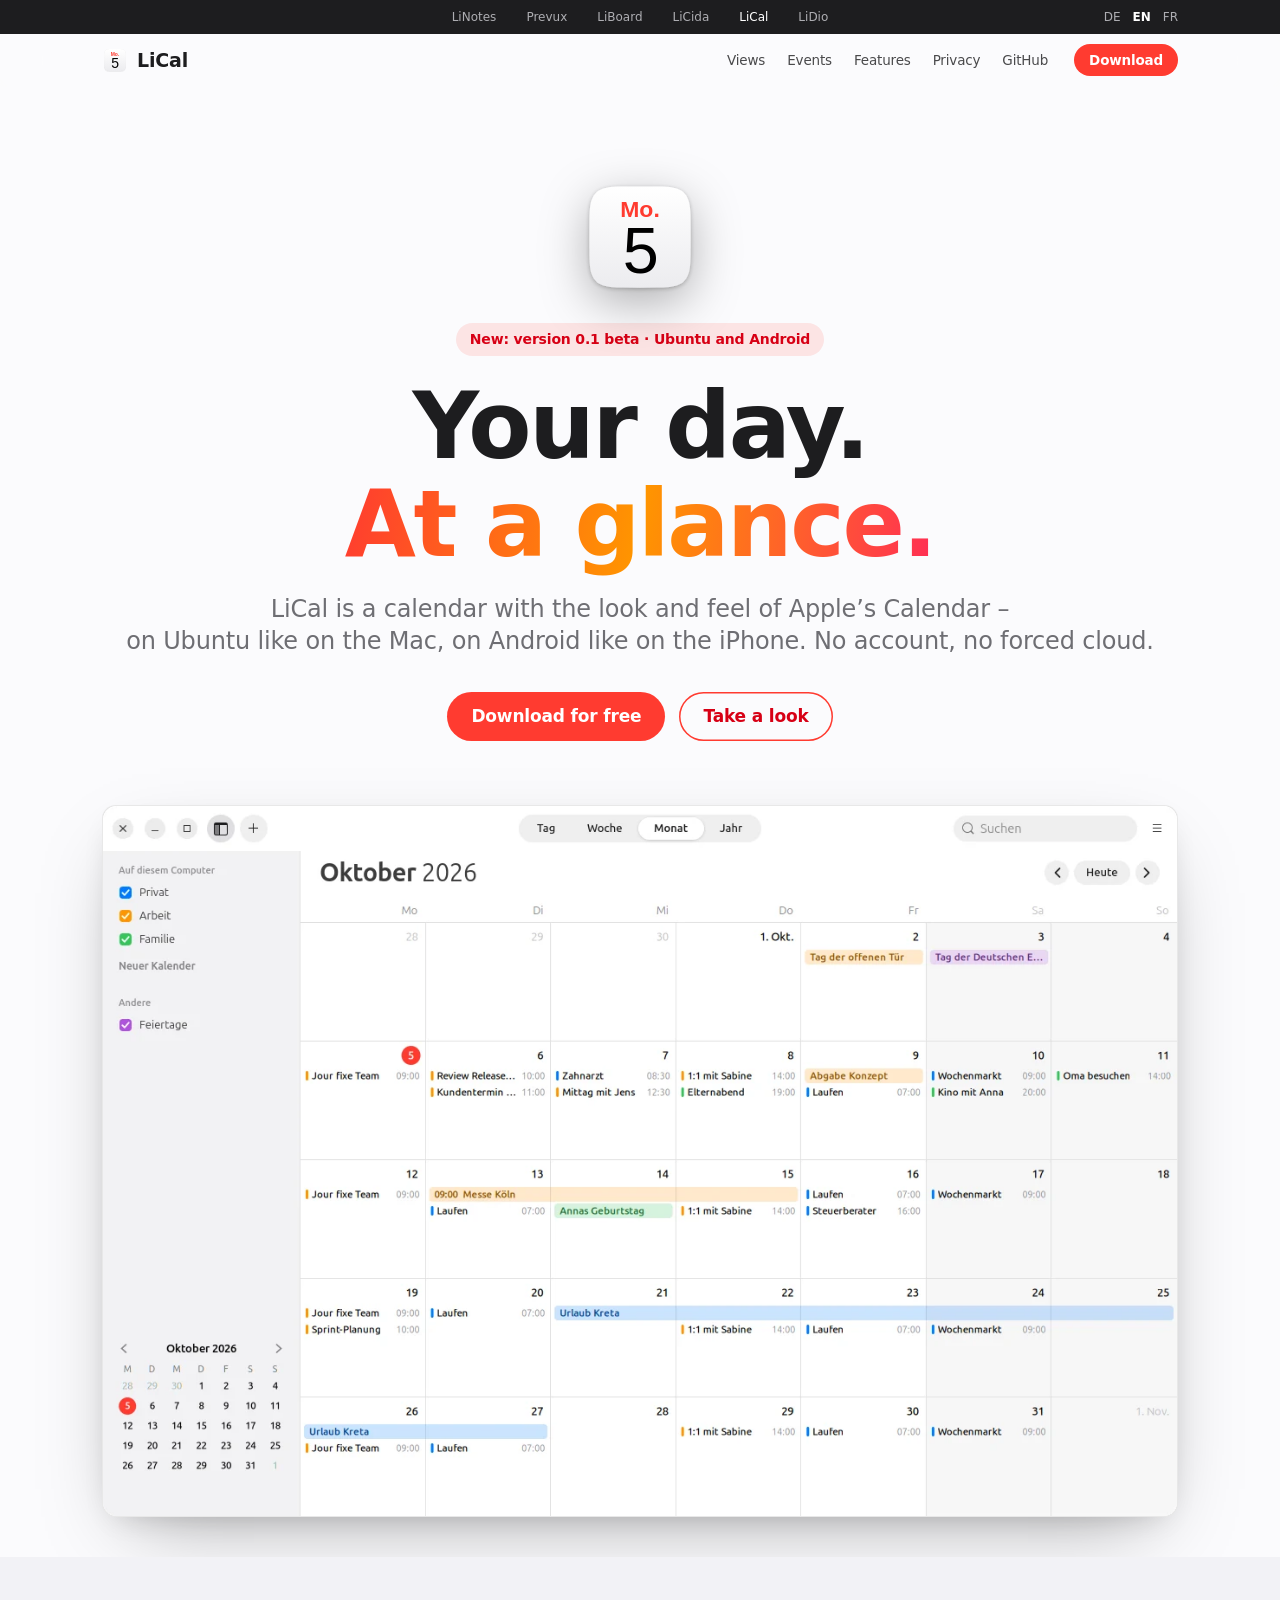
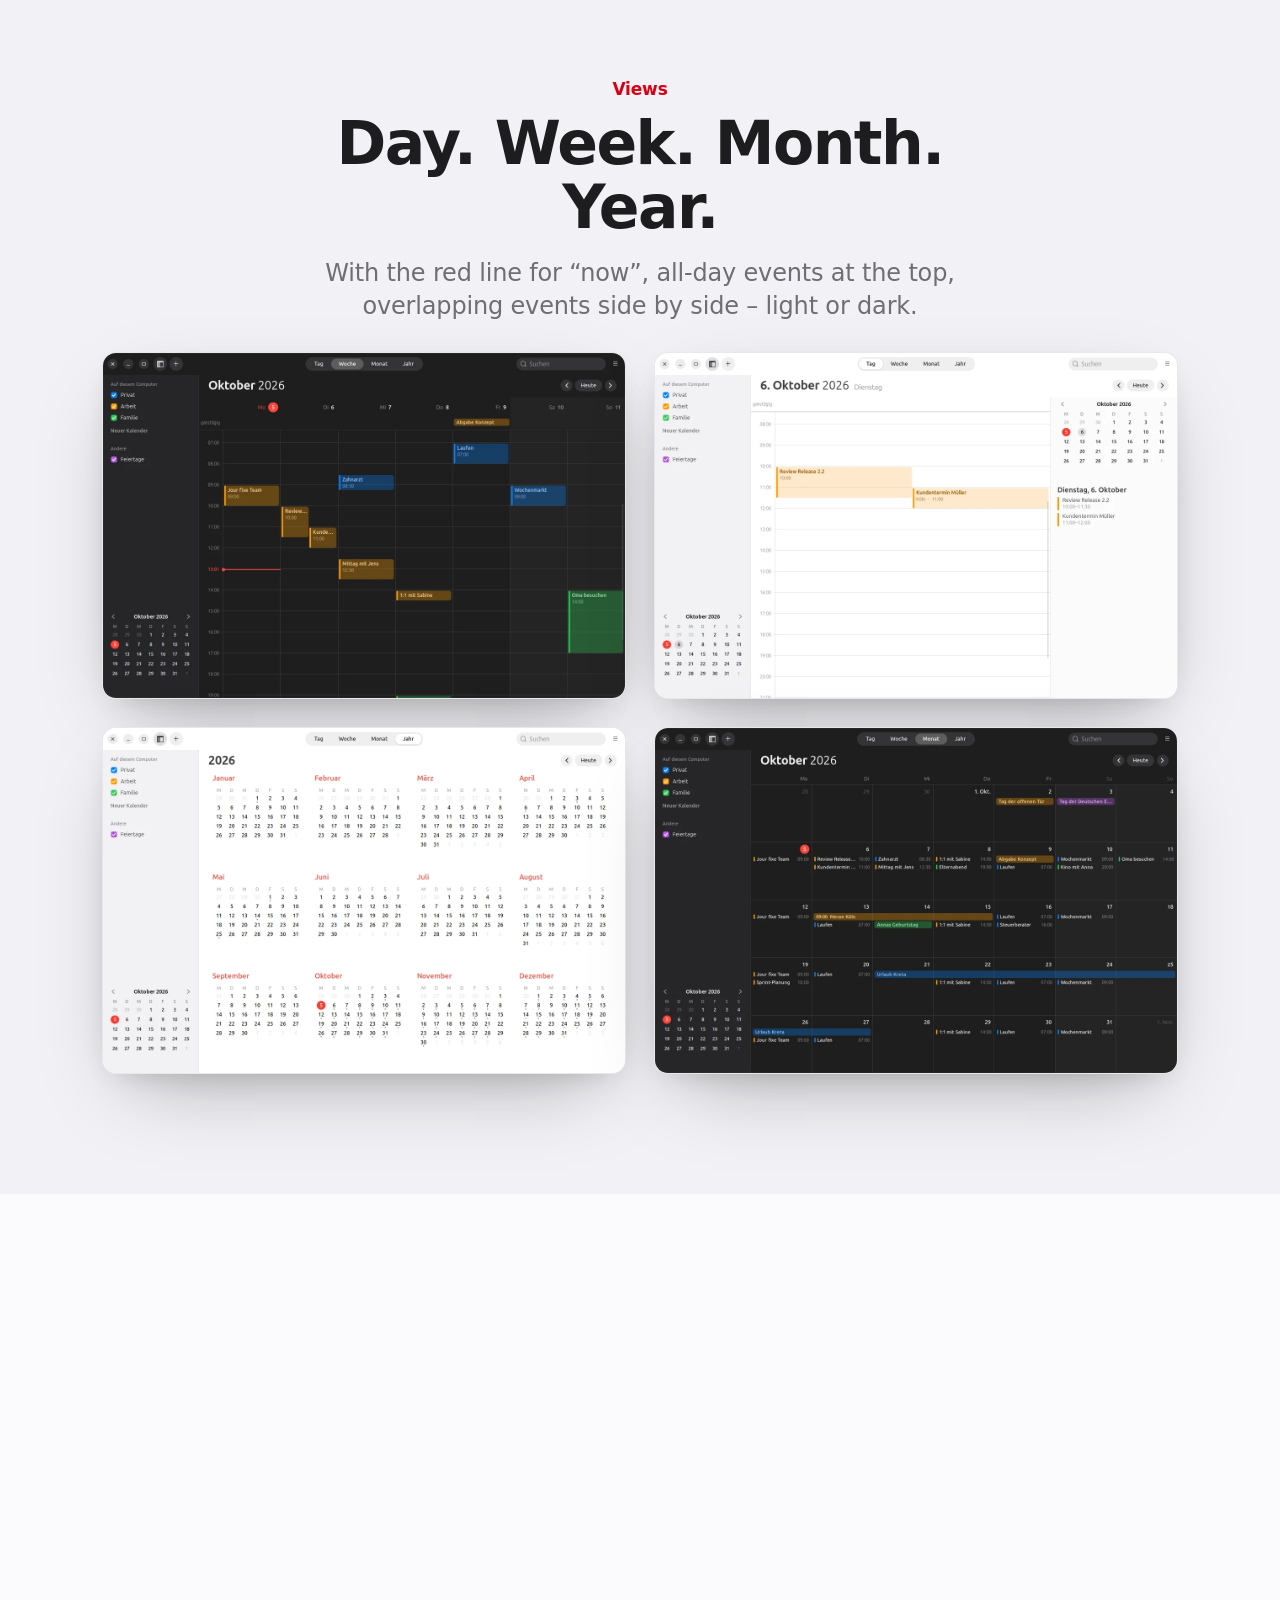
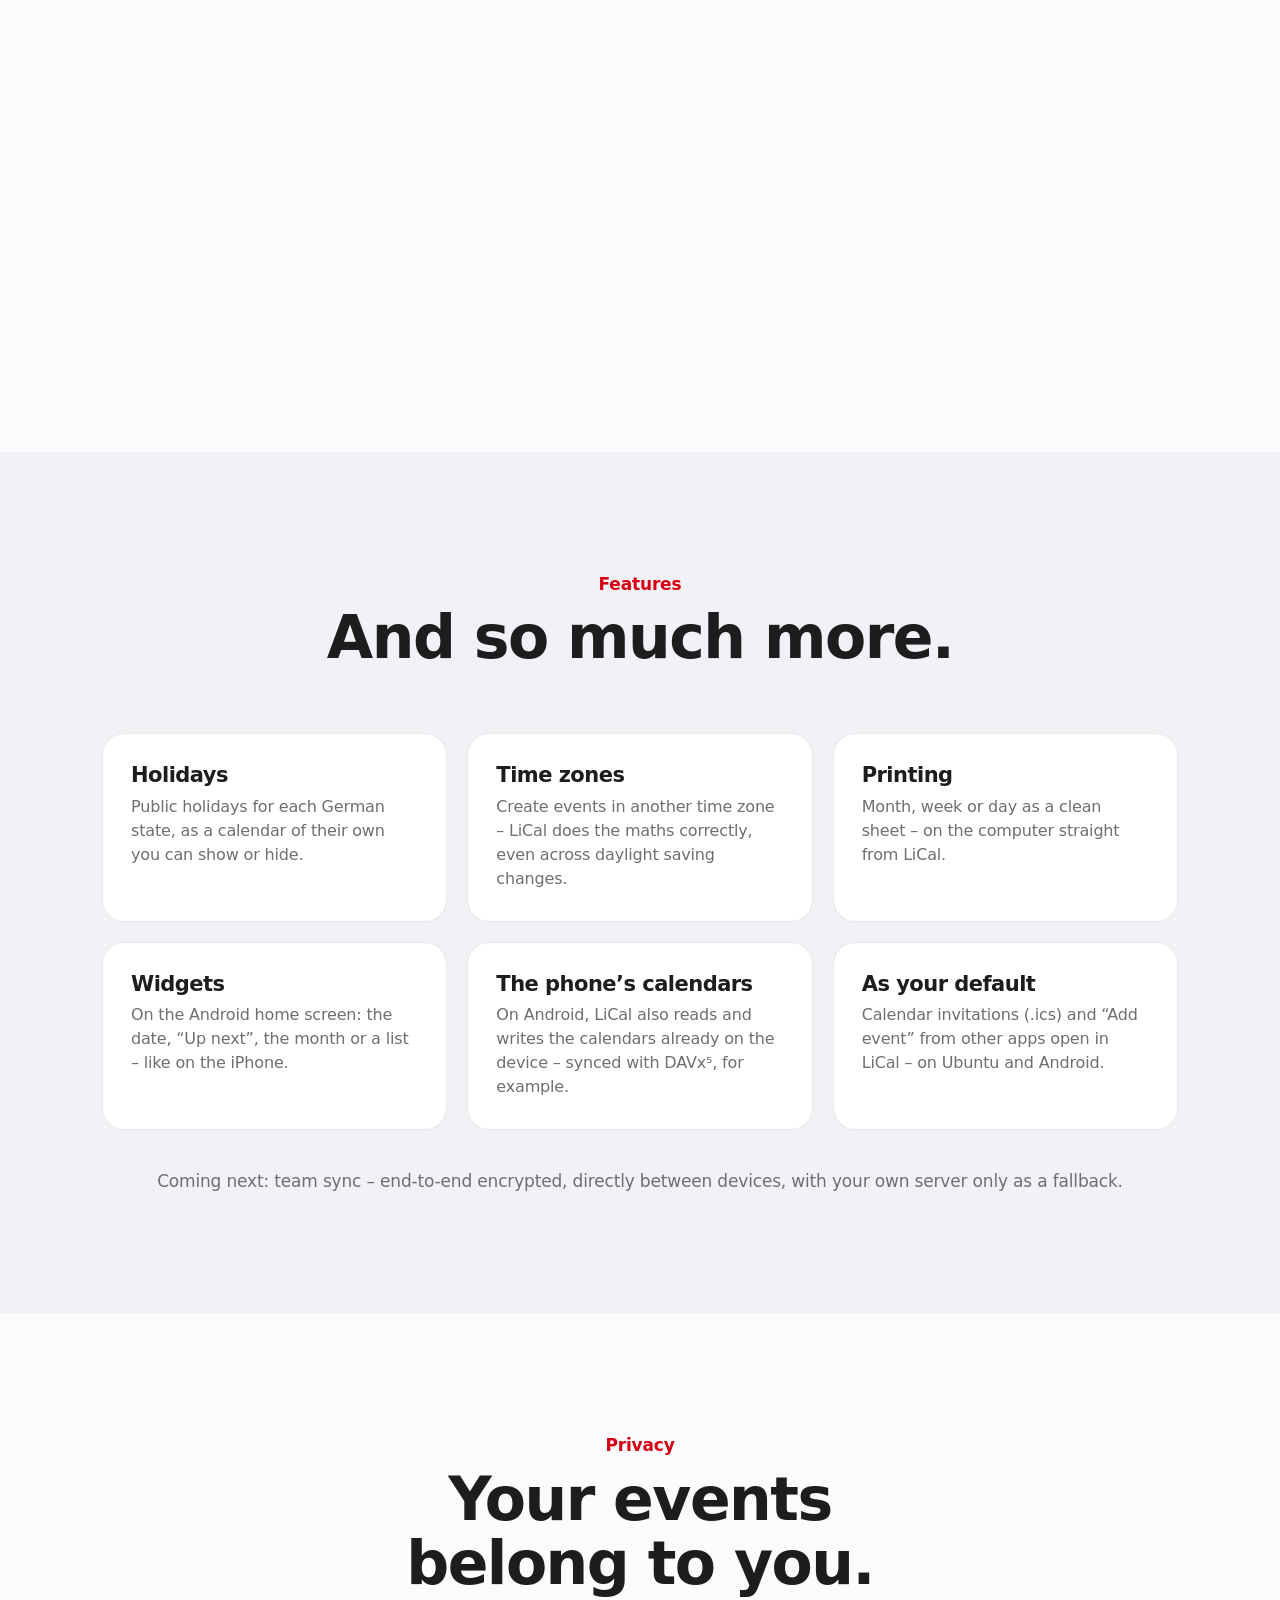
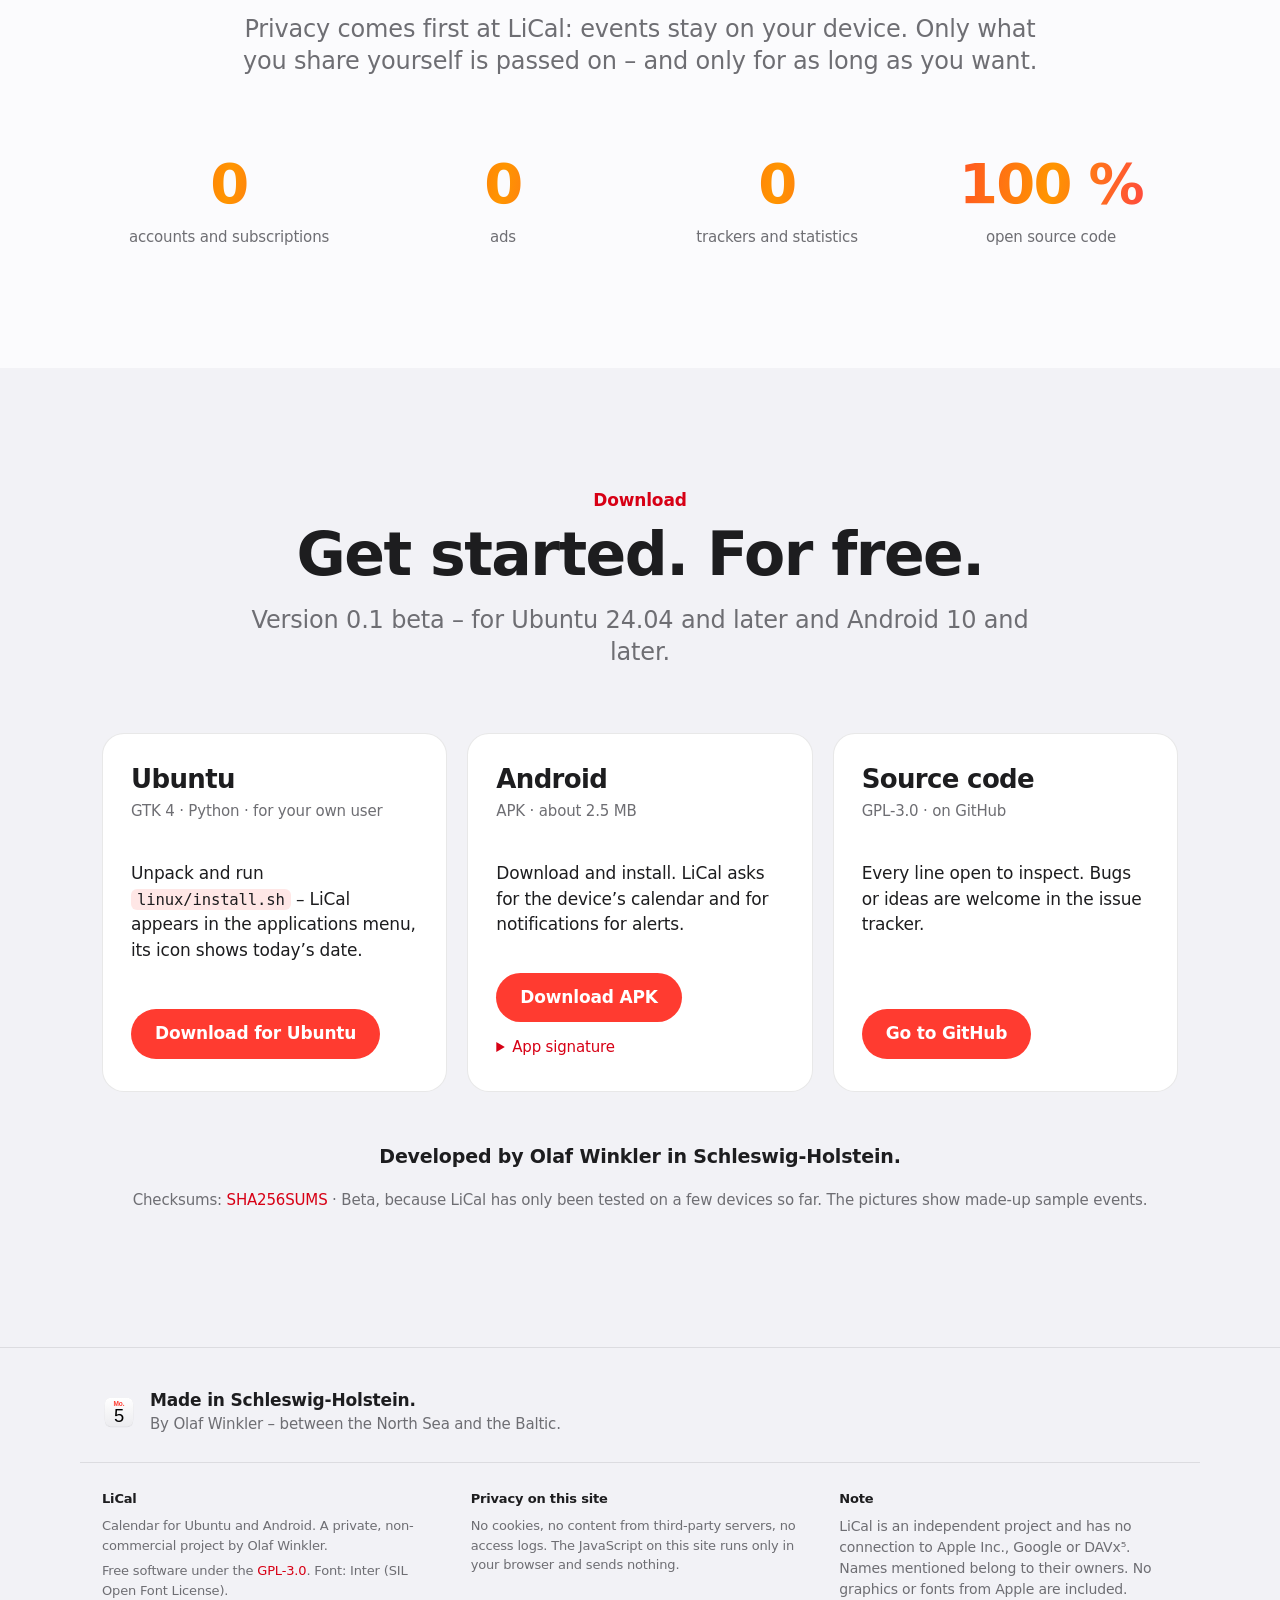
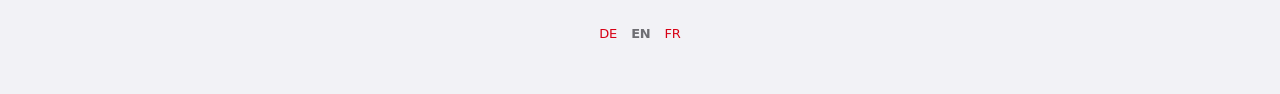
==== homepage/en/index.html @ 60ef0206 "Webseite auf Englisch und Französisch Co-Authored-By: Claude Opus 5.5 <noreply@anthropic.com>" ====
<!doctype html>
<html lang="en">
<head>
<meta charset="utf-8">
<meta name="viewport" content="width=device-width, initial-scale=1, viewport-fit=cover">
<title>LiCal – The calendar as you know it from Apple</title>
<meta name="description" content="LiCal is a calendar for Ubuntu and Android with the look and feel of Apple’s Calendar – month, week, day and year, alerts, holidays, widgets. No account, no ads, no data collection.">
<link rel="icon" href="../lical.svg" type="image/svg+xml">
<link rel="stylesheet" href="../site.css">
<!--lang--><link rel="alternate" hreflang="de" href="https://lisoft.goip.de/lical/"><link rel="alternate" hreflang="en" href="https://lisoft.goip.de/lical/en/"><link rel="alternate" hreflang="fr" href="https://lisoft.goip.de/lical/fr/">
<style>
.apps .wrap { position: relative; }
.lang-switch { position: absolute; right: 22px; display: flex; gap: 12px; }
.lang-switch a[aria-current], .lang-foot a[aria-current] { color: #fff; opacity: 1; font-weight: 600; }
.lang-foot { display: flex; gap: 14px; justify-content: center; padding-top: 18px; font-size: 13px; }
.lang-foot a[aria-current] { color: inherit; }
@media (max-width: 900px) { .lang-switch { display: none; } }
</style><!--/lang-->
</head>
<body>

<div class="apps">
  <div class="wrap">
    <a href="https://lisoft.goip.de/linotes/en/">LiNotes</a>
    <a href="https://lisoft.goip.de/prevux/en/">Prevux</a>
    <a href="https://lisoft.goip.de/liboard/en/">LiBoard</a>
    <a href="https://lisoft.goip.de/licida/en/">LiCida</a>
    <a href="https://lisoft.goip.de/lical/en/" aria-current="page">LiCal</a>
    <a href="https://lisoft.goip.de/lidio/en/">LiDio</a>
  <!--lang--><span class="lang-switch"><a href="../" hreflang="de" lang="de">DE</a><a href="./" hreflang="en" lang="en" aria-current="true">EN</a><a href="../fr/" hreflang="fr" lang="fr">FR</a></span><!--/lang-->
  </div>
</div>

<header class="nav">
  <div class="wrap">
    <a class="brand" href="#"><img src="../lical.svg" alt="">LiCal</a>
    <nav class="links">
      <a href="#ansichten">Views</a>
      <a href="#termine">Events</a>
      <a href="#funktionen">Features</a>
      <a href="#datenschutz">Privacy</a>
      <a href="https://github.com/veritasX1/LiCal">GitHub</a>
    </nav>
    <a class="btn small cta" href="#laden">Download</a>
  </div>
</header>

<main>

<section class="hero">
  <div class="wrap">
    <img class="app-icon reveal" src="../lical.svg" alt="LiCal icon" width="120" height="120">
    <span class="badge reveal">New: version 0.1 beta · Ubuntu and Android</span>
    <h1 class="display reveal d1">Your day.<br><span class="gradient-text">At a glance.</span></h1>
    <p class="lead reveal d2">LiCal is a calendar with the look and feel of Apple’s Calendar –<br>on Ubuntu like on the Mac, on Android like on the iPhone. No account, no forced cloud.</p>
    <div class="actions reveal d3">
      <a class="btn" href="#laden">Download for free</a>
      <a class="btn ghost" href="#ansichten">Take a look</a>
    </div>
    <div class="hero-shot reveal"><div class="window"><img src="../img/month.webp" alt="LiCal on Ubuntu: month view of October with events in calendar colours" width="1600" height="1056"></div></div>
  </div>
</section>

<section id="ansichten" class="alt">
  <div class="wrap section-head reveal" style="margin-bottom: 30px">
    <p class="eyebrow">Views</p>
    <h2 class="headline">Day. Week. Month. Year.</h2>
    <p class="lead">With the red line for “now”, all-day events at the top, overlapping events side by side – light or dark.</p>
  </div>
  <div class="wrap twin">
    <figure class="reveal" style="margin:0"><div class="window"><img src="../img/week-dunkel.webp" alt="Week view in the dark appearance" loading="lazy"></div></figure>
    <figure class="reveal d1" style="margin:0"><div class="window"><img src="../img/day.webp" alt="Day view with timeline and day overview" loading="lazy"></div></figure>
    <figure class="reveal" style="margin:0"><div class="window"><img src="../img/year.webp" alt="Year view with twelve months" loading="lazy"></div></figure>
    <figure class="reveal d1" style="margin:0"><div class="window"><img src="../img/month-dunkel.webp" alt="Month view, dark" loading="lazy"></div></figure>
  </div>
</section>

<section id="termine">
  <div class="wrap">
    <div class="split">
      <div class="reveal">
        <p class="eyebrow">Events</p>
        <h2 class="headline">Just<br>write it down.</h2>
        <p class="lead">“Mittag mit Jens morgen 12:30” – LiCal understands date, time and duration from a single sentence (in German for now). Double-click in the calendar to create, drag to move, the info window has everything else.</p>
        <ul class="checks">
          <li><b>Repeats</b> like Apple’s – daily to yearly, with exceptions.</li>
          <li><b>Alerts</b> before the event, also for all-day events; on the computer even when LiCal is closed.</li>
          <li><b>Absences</b> with a stand-in, for teams.</li>
          <li><b>Share by QR code</b> – one event from device to device, without a server.</li>
        </ul>
      </div>
      <div class="reveal d1"><div class="window"><img src="../img/week.webp" alt="Week view" loading="lazy"></div></div>
    </div>
  </div>
</section>

<section id="funktionen" class="alt">
  <div class="wrap">
    <div class="section-head reveal">
      <p class="eyebrow">Features</p>
      <h2 class="headline">And so much more.</h2>
    </div>
    <div class="tiles">
      <div class="tile reveal"><h3>Holidays</h3><p>Public holidays for each German state, as a calendar of their own you can show or hide.</p></div>
      <div class="tile reveal d1"><h3>Time zones</h3><p>Create events in another time zone – LiCal does the maths correctly, even across daylight saving changes.</p></div>
      <div class="tile reveal d2"><h3>Printing</h3><p>Month, week or day as a clean sheet – on the computer straight from LiCal.</p></div>
      <div class="tile reveal"><h3>Widgets</h3><p>On the Android home screen: the date, “Up next”, the month or a list – like on the iPhone.</p></div>
      <div class="tile reveal d1"><h3>The phone’s calendars</h3><p>On Android, LiCal also reads and writes the calendars already on the device – synced with DAVx⁵, for example.</p></div>
      <div class="tile reveal d2"><h3>As your default</h3><p>Calendar invitations (.ics) and “Add event” from other apps open in LiCal – on Ubuntu and Android.</p></div>
    </div>
    <p class="center lead reveal" style="margin-top: 40px; font-size: 17px">Coming next: team sync – end-to-end encrypted, directly between devices, with your own server only as a fallback.</p>
  </div>
</section>

<section id="datenschutz">
  <div class="wrap">
    <div class="section-head reveal">
      <p class="eyebrow">Privacy</p>
      <h2 class="headline">Your events<br>belong to you.</h2>
      <p class="lead">Privacy comes first at LiCal: events stay on your device. Only what you share yourself is passed on – and only for as long as you want.</p>
    </div>
    <div class="facts">
      <div class="reveal"><div class="num gradient-text">0</div><div class="lbl">accounts and subscriptions</div></div>
      <div class="reveal d1"><div class="num gradient-text">0</div><div class="lbl">ads</div></div>
      <div class="reveal d2"><div class="num gradient-text">0</div><div class="lbl">trackers and statistics</div></div>
      <div class="reveal d3"><div class="num gradient-text">100 %</div><div class="lbl">open source code</div></div>
    </div>
  </div>
</section>

<section id="laden" class="alt">
  <div class="wrap">
    <div class="section-head reveal">
      <p class="eyebrow">Download</p>
      <h2 class="headline">Get started. For free.</h2>
      <p class="lead">Version 0.1 beta – for Ubuntu 24.04 and later and Android 10 and later.</p>
    </div>
    <div class="downloads">
      <div class="download reveal">
        <h3>Ubuntu</h3>
        <div class="meta">GTK 4 · Python · for your own user</div>
        <div class="grow"><p>Unpack and run <code class="inline">linux/install.sh</code> – LiCal appears in the applications menu, its icon shows today’s date.</p></div>
        <a class="btn" href="../download/LiCal-0.1b-ubuntu.tar.gz">Download for Ubuntu</a>
      </div>
      <div class="download reveal d1">
        <h3>Android</h3>
        <div class="meta">APK · about 2.5 MB</div>
        <div class="grow"><p>Download and install. LiCal asks for the device’s calendar and for notifications for alerts.</p></div>
        <a class="btn" href="../download/LiCal-0.1b.apk">Download APK</a>
        <details><summary>App signature</summary>
          <p>SHA-256: <code style="word-break: break-all">b53ba4b14abd79e1d31be87858fc0e9a59f13baef9a8531a01cefaddf93ebed9</code></p>
        </details>
      </div>
      <div class="download reveal d2">
        <h3>Source code</h3>
        <div class="meta">GPL-3.0 · on GitHub</div>
        <div class="grow"><p>Every line open to inspect. Bugs or ideas are welcome in the issue tracker.</p></div>
        <a class="btn" href="https://github.com/veritasX1/LiCal">Go to GitHub</a>
      </div>
    </div>
    <p class="center reveal" style="margin-top: 50px; font-size: 19px; font-weight: 600">Developed by Olaf Winkler in Schleswig-Holstein.</p>
    <p class="center" style="margin-top: 10px; color: var(--muted); font-size: 15px">Checksums: <a href="../download/SHA256SUMS">SHA256SUMS</a> · Beta, because LiCal has only been tested on a few devices so far. The pictures show made-up sample events.</p>
  </div>
</section>

</main>

<footer>
  <div class="wrap made">
    <img src="../lical.svg" alt="" width="34" height="34">
    <p><b>Made in Schleswig-Holstein.</b><br>By Olaf Winkler – between the North Sea and the Baltic.</p>
  </div>
  <div class="wrap cols">
    <div>
      <h4>LiCal</h4>
      <p>Calendar for Ubuntu and Android. A private, non-commercial project by Olaf Winkler.</p>
      <p>Free software under the <a href="https://github.com/veritasX1/LiCal/blob/main/LICENSE">GPL-3.0</a>. Font: Inter (SIL Open Font License).</p>
    </div>
    <div>
      <h4>Privacy on this site</h4>
      <p>No cookies, no content from third-party servers, no access logs. The JavaScript on this site runs only in your browser and sends nothing.</p>
    </div>
    <div>
      <h4>Note</h4>
      <p class="legal">LiCal is an independent project and has no connection to Apple Inc., Google or DAVx⁵. Names mentioned belong to their owners. No graphics or fonts from Apple are included.</p>
    </div>
  </div>
<!--lang--><div class="wrap lang-foot"><a href="../" hreflang="de" lang="de">DE</a><a href="./" hreflang="en" lang="en" aria-current="true">EN</a><a href="../fr/" hreflang="fr" lang="fr">FR</a></div><!--/lang-->
</footer>

<script src="../site.js"></script>
</body>
</html>
---- homepage/site.css ----
/* LiCal – website. System fonts only, nothing loaded from other servers. */
:root {
  --bg: #fbfbfd;
  --bg-alt: #f2f2f6;
  --card: #ffffff;
  --text: #1d1d1f;
  --muted: #6e6e73;
  --line: rgba(0, 0, 0, 0.09);
  --accent: #ff3b30;
  --accent-text: #d70015;
  --accent-soft: rgba(255, 59, 48, 0.12);
  --on-accent: #ffffff;
  --shadow: 0 30px 80px -30px rgba(0, 0, 0, 0.35), 0 10px 30px -15px rgba(0, 0, 0, 0.2);
  --radius: 22px;
  --nav: rgba(251, 251, 253, 0.72);
  --font: -apple-system, BlinkMacSystemFont, "SF Pro Display", "Segoe UI", Ubuntu, Cantarell, "Noto Sans", system-ui, sans-serif;
  --mono: ui-monospace, "SF Mono", "Ubuntu Mono", "DejaVu Sans Mono", Menlo, monospace;
  color-scheme: light;
}
@media (prefers-color-scheme: dark) {
  :root {
    --bg: #000000;
    --bg-alt: #101012;
    --card: #1c1c1e;
    --text: #f5f5f7;
    --muted: #a1a1a6;
    --line: rgba(255, 255, 255, 0.12);
    --accent: #ff453a;
    --accent-text: #ff6961;
    --accent-soft: rgba(255, 69, 58, 0.16);
    --shadow: 0 30px 80px -30px rgba(0, 0, 0, 0.9), 0 10px 30px -15px rgba(0, 0, 0, 0.6);
    --nav: rgba(16, 16, 18, 0.72);
    color-scheme: dark;
  }
}

* { box-sizing: border-box; }
html { scroll-behavior: smooth; scroll-padding-top: 64px; }
body {
  margin: 0;
  background: var(--bg);
  color: var(--text);
  font: 17px/1.5 var(--font);
  letter-spacing: -0.01em;
  -webkit-font-smoothing: antialiased;
  overflow-x: hidden;
}
img { max-width: 100%; height: auto; display: block; }
a { color: var(--accent-text); text-decoration: none; }
a:hover { text-decoration: underline; }
code, pre, kbd { font-family: var(--mono); }
.wrap { max-width: 1120px; margin: 0 auto; padding: 0 22px; }
.narrow { max-width: 760px; margin: 0 auto; padding: 0 22px; }
.center { text-align: center; }

/* --- app strip (same on every app page) --- */
.apps { background: #1d1d1f; font-size: 12px; letter-spacing: 0; }
.apps .wrap { display: flex; justify-content: center; gap: 30px; height: 34px; align-items: center; }
.apps a { color: #d2d2d7; opacity: 0.8; }
.apps a:hover { opacity: 1; text-decoration: none; color: #fff; }
.apps a[aria-current] { color: #fff; opacity: 1; }

/* --- navigation --- */
.nav {
  position: sticky; top: 0; z-index: 50;
  background: var(--nav);
  backdrop-filter: saturate(180%) blur(20px);
  -webkit-backdrop-filter: saturate(180%) blur(20px);
  border-bottom: 1px solid transparent;
  transition: border-color 0.3s;
}
.nav.scrolled { border-bottom-color: var(--line); }
.nav .wrap { display: flex; align-items: center; gap: 26px; height: 52px; }
.nav .brand { display: flex; align-items: center; gap: 9px; font-weight: 600; color: var(--text); font-size: 19px; }
.nav .brand img { width: 26px; height: 26px; }
.nav .links { display: flex; gap: 22px; margin-left: auto; font-size: 13.5px; }
.nav .links a { color: var(--text); opacity: 0.8; }
.nav .links a:hover, .nav .links a.active { opacity: 1; text-decoration: none; color: var(--accent-text); }
.nav .cta { font-size: 13.5px; }
@media (max-width: 760px) { .nav .links { display: none; } .nav .cta { margin-left: auto; } }

/* --- buttons --- */
.btn {
  display: inline-flex; align-items: center; gap: 8px;
  padding: 12px 24px; border-radius: 980px;
  background: var(--accent); color: var(--on-accent); font-weight: 600; font-size: 17px;
  transition: transform 0.2s, filter 0.2s;
}
.btn:hover { text-decoration: none; filter: brightness(1.06); transform: translateY(-1px); }
.btn.small { padding: 6px 15px; font-size: 13.5px; }
.btn.ghost { background: transparent; color: var(--accent-text); box-shadow: inset 0 0 0 1.5px var(--accent); }
.link-arrow::after { content: " ›"; }

/* --- type --- */
.eyebrow { color: var(--accent-text); font-weight: 600; font-size: 17px; margin: 0 0 8px; }
h1, h2, h3 { letter-spacing: -0.025em; line-height: 1.07; margin: 0; }
.display { font-size: clamp(44px, 7.4vw, 92px); font-weight: 700; }
.headline { font-size: clamp(34px, 5vw, 60px); font-weight: 700; }
.title { font-size: clamp(26px, 3.2vw, 40px); font-weight: 700; }
.lead { font-size: clamp(19px, 2vw, 24px); color: var(--muted); line-height: 1.35; margin: 18px 0 0; font-weight: 500; }
.gradient-text {
  background: linear-gradient(100deg, #ff3b30 0%, #ff9500 50%, #ff2d55 100%);
  -webkit-background-clip: text; background-clip: text; color: transparent;
}

/* --- sections --- */
section { padding: 120px 0; }
section.alt { background: var(--bg-alt); }
.section-head { max-width: 820px; margin: 0 auto 64px; text-align: center; }

/* --- hero --- */
.hero { padding: 90px 0 40px; text-align: center; overflow: hidden; }
.hero .badge {
  display: inline-block; padding: 6px 14px; border-radius: 980px; font-size: 14px; font-weight: 600;
  background: var(--accent-soft); color: var(--accent-text); margin-bottom: 22px;
}
.hero .actions { display: flex; gap: 14px; justify-content: center; flex-wrap: wrap; margin-top: 34px; }
.hero-stage { position: relative; margin: 70px auto 0; max-width: 1080px; padding-bottom: 40px; }
.hero-stage .window { transform: perspective(2400px) rotateX(var(--tilt, 8deg)) scale(var(--scale, 0.96)); transform-origin: 50% 0; transition: transform 0.1s linear; }
.hero-stage .phone { position: absolute; right: -2%; bottom: -10px; width: 23%; min-width: 150px; }

/* --- device frames --- */
.window {
  border-radius: 14px; overflow: hidden; box-shadow: var(--shadow);
  border: 1px solid var(--line); background: var(--card);
}
.phone {
  border-radius: 46px; padding: 10px; background: #111;
  box-shadow: var(--shadow), inset 0 0 0 2px #2a2a2c;
}
.phone img { border-radius: 37px; width: 100%; }
.phone::before {
  content: ""; position: absolute; left: 50%; top: 18px; width: 26%; height: 22px; transform: translateX(-50%);
  background: #111; border-radius: 20px; z-index: 2;
}
.phone { position: relative; }

/* --- reveal animation --- */
.reveal { opacity: 0; transform: translateY(40px); transition: opacity 0.9s cubic-bezier(.2,.7,.2,1), transform 0.9s cubic-bezier(.2,.7,.2,1); }
.reveal.in { opacity: 1; transform: none; }
.reveal.d1 { transition-delay: 0.08s; } .reveal.d2 { transition-delay: 0.16s; } .reveal.d3 { transition-delay: 0.24s; }
@media (prefers-reduced-motion: reduce) { .reveal { opacity: 1; transform: none; transition: none; } .hero-stage .window { transform: none !important; } }

/* --- story: sticky picture, text steps --- */
.story { display: grid; grid-template-columns: 0.85fr 1.15fr; gap: 60px; align-items: start; }
.story .steps .step { min-height: 70vh; display: flex; flex-direction: column; justify-content: center; opacity: 0.28; transition: opacity 0.5s; }
.story .steps .step.active { opacity: 1; }
.story .steps .step h3 { font-size: clamp(26px, 3vw, 36px); margin-bottom: 14px; }
.story .steps .step p { color: var(--muted); font-size: 19px; margin: 0; }
.story .stage { position: sticky; top: 14vh; height: 72vh; display: flex; align-items: center; }
.story .stage .frames { position: relative; width: 100%; aspect-ratio: 16 / 10; }
.story .stage .window { position: absolute; inset: 0; opacity: 0; transform: scale(0.97); transition: opacity 0.6s, transform 0.6s; }
.story .stage .window.show { opacity: 1; transform: none; }
.story .stage .window img { width: 100%; height: 100%; object-fit: cover; object-position: top left; }
@media (max-width: 900px) {
  .story { grid-template-columns: 1fr; }
  .story .stage { display: none; }
  .story .steps .step { min-height: 0; opacity: 1; padding: 30px 0; }
  .story .steps .step .mobile-shot { display: block; margin-top: 22px; }
}
.story .mobile-shot { display: none; }

/* --- tiles --- */
.tiles { display: grid; grid-template-columns: repeat(3, 1fr); gap: 20px; }
.tile {
  background: var(--card); border-radius: var(--radius); padding: 30px 28px; border: 1px solid var(--line);
  transition: transform 0.35s, box-shadow 0.35s;
}
.tile:hover { transform: translateY(-4px); box-shadow: var(--shadow); }
.tile .icon { font-size: 30px; line-height: 1; margin-bottom: 18px; display: inline-flex; width: 52px; height: 52px; border-radius: 14px; align-items: center; justify-content: center; background: var(--accent-soft); }
.tile h3 { font-size: 21px; margin-bottom: 8px; }
.tile p { color: var(--muted); margin: 0; font-size: 16px; }
.tile.wide { grid-column: span 2; }
@media (max-width: 900px) { .tiles { grid-template-columns: 1fr 1fr; } }
@media (max-width: 600px) { .tiles { grid-template-columns: 1fr; } .tile.wide { grid-column: auto; } }

/* --- segmented control + showcase --- */
.segmented { display: inline-flex; padding: 4px; border-radius: 980px; background: var(--card); border: 1px solid var(--line); gap: 2px; flex-wrap: wrap; justify-content: center; }
.segmented button {
  border: 0; background: transparent; color: var(--text); font: 600 15px var(--font); padding: 9px 18px; border-radius: 980px; cursor: pointer;
  transition: background 0.25s, color 0.25s;
}
.segmented button.on { background: var(--accent); color: var(--on-accent); }
.showcase { display: grid; grid-template-columns: 1fr 260px; gap: 40px; align-items: end; margin-top: 46px; }
.showcase .caption { grid-column: 1 / -1; text-align: center; color: var(--muted); font-size: 18px; min-height: 2.8em; }
.showcase .window, .showcase .phone { transition: opacity 0.35s; }
.showcase.fading .window, .showcase.fading .phone { opacity: 0; }
@media (max-width: 800px) { .showcase { grid-template-columns: 1fr; } .showcase .phone { width: 60%; margin: 0 auto; } }

/* --- carousel of phone screens --- */
.carousel { display: flex; gap: 28px; overflow-x: auto; scroll-snap-type: x mandatory; padding: 20px 22px 40px; scrollbar-width: none; }
.carousel::-webkit-scrollbar { display: none; }
.carousel figure { flex: 0 0 250px; margin: 0; scroll-snap-align: center; text-align: center; }
.carousel figcaption { margin-top: 16px; font-weight: 600; }
.carousel figcaption span { display: block; font-weight: 400; color: var(--muted); font-size: 15px; }
.carousel-nav { display: flex; justify-content: center; gap: 12px; }
.carousel-nav button {
  width: 40px; height: 40px; border-radius: 50%; border: 0; background: var(--card); color: var(--text); font-size: 20px; cursor: pointer;
  box-shadow: inset 0 0 0 1px var(--line);
}

/* --- split feature --- */
.split { display: grid; grid-template-columns: 1fr 1fr; gap: 64px; align-items: center; }
.split.reverse > :first-child { order: 2; }
.split ul.checks { list-style: none; padding: 0; margin: 26px 0 0; }
.split ul.checks li { padding: 8px 0 8px 32px; position: relative; color: var(--muted); }
.split ul.checks li b { color: var(--text); font-weight: 600; }
.split ul.checks li::before { content: "✓"; position: absolute; left: 0; color: var(--accent-text); font-weight: 700; }
@media (max-width: 900px) { .split { grid-template-columns: 1fr; gap: 40px; } .split.reverse > :first-child { order: 0; } }

/* --- privacy numbers --- */
.facts { display: grid; grid-template-columns: repeat(4, 1fr); gap: 20px; text-align: center; margin-top: 60px; }
.facts .num { font-size: clamp(36px, 4.4vw, 56px); font-weight: 700; letter-spacing: -0.03em; }
.facts .lbl { color: var(--muted); font-size: 15px; }
@media (max-width: 700px) { .facts { grid-template-columns: 1fr 1fr; } }

/* --- download cards --- */
.downloads { display: grid; grid-template-columns: repeat(3, 1fr); gap: 20px; }
.download { min-width: 0; background: var(--card); border: 1px solid var(--line); border-radius: var(--radius); padding: 32px 28px; display: flex; flex-direction: column; }
.download h3 { font-size: 26px; margin-bottom: 6px; }
.download .meta { color: var(--muted); font-size: 15px; margin-bottom: 22px; }
.download .grow { flex: 1; }
.download .btn { align-self: flex-start; margin-top: 18px; }
.download details { margin-top: 14px; color: var(--muted); font-size: 15px; }
.download details summary { cursor: pointer; color: var(--accent-text); }
.download .qr { width: 150px; margin: 14px 0; background: #fff; padding: 8px; border-radius: 12px; }
@media (max-width: 900px) { .downloads { grid-template-columns: 1fr; } }

/* --- code / terminal --- */
.terminal {
  position: relative; background: #1c1c1e; color: #f5f5f7; border-radius: 14px; overflow: hidden;
  box-shadow: var(--shadow); font: 14.5px/1.6 var(--mono); margin: 22px 0;
}
.terminal .bar { display: flex; gap: 7px; padding: 12px 14px; background: #2c2c2e; }
.terminal .bar i { width: 12px; height: 12px; border-radius: 50%; background: #ff5f57; }
.terminal .bar i:nth-child(2) { background: #febc2e; } .terminal .bar i:nth-child(3) { background: #28c840; }
.terminal .bar span { margin-left: 10px; color: #a1a1a6; font-size: 12.5px; font-family: var(--font); }
.terminal pre { margin: 0; padding: 18px 20px; overflow-x: auto; white-space: pre; }
.terminal .p { color: #9d9bff; } .terminal .ok { color: #30d158; } .terminal .dim { color: #8e8e93; } .terminal .b { font-weight: 700; color: #fff; }
.copy {
  position: absolute; right: 10px; top: 6px; border: 0; border-radius: 8px; padding: 4px 10px; font: 600 12.5px var(--font);
  background: rgba(255, 255, 255, 0.12); color: #fff; cursor: pointer;
}
.copy.done { background: #30d158; color: #000; }
code.inline { background: var(--accent-soft); padding: 1px 6px; border-radius: 6px; font-size: 0.92em; }
kbd { font-size: 0.85em; padding: 2px 7px; border-radius: 6px; border: 1px solid var(--line); background: var(--card); box-shadow: 0 1px 0 var(--line); }

/* --- docs pages (help, server) --- */
.docs { display: grid; grid-template-columns: 240px 1fr; gap: 56px; padding-top: 50px; padding-bottom: 100px; }
.docs nav.toc { position: sticky; top: 76px; align-self: start; max-height: calc(100vh - 100px); overflow-y: auto; font-size: 14.5px; }
.docs nav.toc .search { width: 100%; padding: 9px 12px; border-radius: 10px; border: 1px solid var(--line); background: var(--card); color: var(--text); font: 15px var(--font); margin-bottom: 16px; }
.docs nav.toc h4 { margin: 18px 0 6px; font-size: 12px; text-transform: uppercase; letter-spacing: 0.06em; color: var(--muted); }
.docs nav.toc a { display: block; padding: 5px 10px; border-radius: 8px; color: var(--text); opacity: 0.8; }
.docs nav.toc a:hover { background: var(--accent-soft); text-decoration: none; opacity: 1; }
.docs nav.toc a.active { background: var(--accent-soft); color: var(--accent-text); opacity: 1; font-weight: 600; }
.docs article h1 { font-size: clamp(38px, 5vw, 56px); margin-bottom: 14px; }
.docs article > .lead { margin-bottom: 40px; }
.docs article section { padding: 34px 0 30px; border-top: 1px solid var(--line); }
.docs article section:first-of-type { border-top: 0; }
.docs article h2 { font-size: 30px; margin-bottom: 14px; }
.docs article h3 { font-size: 20px; margin: 26px 0 8px; }
.docs article p, .docs article li { color: var(--muted); }
.docs article p b, .docs article li b { color: var(--text); }
.docs article ol, .docs article ul { padding-left: 22px; }
.docs article li { margin: 6px 0; }
.docs .shots { display: grid; grid-template-columns: 1fr 200px; gap: 26px; align-items: end; margin: 22px 0 8px; }
.docs .shots.single { grid-template-columns: 1fr; }
.docs .shots .phone { border-radius: 30px; padding: 6px; }
.docs .shots .phone img { border-radius: 25px; }
.docs .shots .phone::before { top: 11px; height: 14px; }
.docs .note { background: var(--accent-soft); border-radius: 14px; padding: 14px 18px; margin: 18px 0; color: var(--text); font-size: 16px; }
.docs .tag { display: inline-block; font-size: 12px; font-weight: 600; padding: 2px 8px; border-radius: 6px; background: var(--card); border: 1px solid var(--line); color: var(--muted); margin-right: 4px; vertical-align: 2px; }
.docs section.hidden { display: none; }
.docs .steps-list { counter-reset: step; list-style: none; padding: 0; }
.docs .steps-list > li { counter-increment: step; position: relative; padding: 4px 0 18px 54px; }
.docs .steps-list > li::before {
  content: counter(step); position: absolute; left: 0; top: 0; width: 36px; height: 36px; border-radius: 50%;
  background: var(--accent); color: var(--on-accent); font-weight: 700; display: flex; align-items: center; justify-content: center;
}
.docs .steps-list > li > b:first-child { display: block; color: var(--text); font-size: 19px; margin-bottom: 4px; }
@media (max-width: 900px) { .docs { grid-template-columns: 1fr; } .docs nav.toc { position: static; max-height: none; } .docs .shots { grid-template-columns: 1fr; } .docs .shots .phone { width: 60%; margin: 0 auto; } }

/* --- lightbox --- */
.zoomable { cursor: zoom-in; }
.lightbox {
  position: fixed; inset: 0; z-index: 100; background: rgba(0, 0, 0, 0.82); display: flex; align-items: center; justify-content: center;
  padding: 30px; opacity: 0; pointer-events: none; transition: opacity 0.25s; cursor: zoom-out;
}
.lightbox.open { opacity: 1; pointer-events: auto; }
.lightbox img { max-width: 100%; max-height: 100%; border-radius: 12px; box-shadow: 0 30px 90px rgba(0, 0, 0, 0.6); }

/* --- footer --- */
footer { background: var(--bg-alt); color: var(--muted); font-size: 13px; padding: 40px 0 50px; border-top: 1px solid var(--line); }
footer .made { display: flex; align-items: center; gap: 14px; padding-bottom: 26px; margin-bottom: 26px; border-bottom: 1px solid var(--line); }
footer .made p { margin: 0; font-size: 15px; color: var(--muted); }
footer .made b { color: var(--text); font-size: 17px; }
footer .cols { display: grid; grid-template-columns: repeat(3, 1fr); gap: 30px; }
footer h4 { color: var(--text); font-size: 13px; margin: 0 0 8px; }
footer p { margin: 0 0 6px; }
@media (max-width: 700px) { footer .cols { grid-template-columns: 1fr; } }

/* --- diagram (server page) --- */
.diagram { background: var(--card); border: 1px solid var(--line); border-radius: var(--radius); padding: 26px; margin: 22px 0; }
.diagram svg { width: 100%; height: auto; }
.diagram text { fill: var(--text); font: 600 14px var(--font); }
.diagram .sub { fill: var(--muted); font-weight: 400; font-size: 12.5px; }
.diagram .box { fill: var(--bg-alt); stroke: var(--line); }
.diagram .acc { fill: var(--accent-soft); stroke: var(--accent); }
.diagram .wire { stroke: var(--accent); stroke-width: 2; fill: none; stroke-dasharray: 6 6; animation: flow 1.2s linear infinite; }
@keyframes flow { to { stroke-dashoffset: -24; } }

/* window with an overlapping phone (like the hero) */
.duo { position: relative; padding: 0 9% 40px 0; }
.duo .phone { position: absolute; right: 0; bottom: 0; width: 21%; min-width: 120px; }
.showcase.duo-wrap { display: block; max-width: 1000px; margin-left: auto; margin-right: auto; }
.showcase.duo-wrap .caption { margin-top: 26px; }
.docs .shots > div:not(.window):not(.phone) { align-self: start; }
@media (max-width: 600px) {
  .phone { border-radius: 26px; padding: 5px; }
  .phone img { border-radius: 22px; }
  .phone::before { top: 9px; height: 10px; }
  .hero-stage .phone, .duo .phone { width: 30%; min-width: 0; }
  .hero-stage .phone { right: 0; bottom: 0; }
  section { padding: 80px 0; }
}

/* --- shared with Prevux: app icon in the hero, line symbols in tiles, shortcut table --- */
.hero .app-icon { width: 120px; height: 120px; margin: 0 auto 26px; filter: drop-shadow(0 14px 24px rgba(0, 0, 0, 0.3)); }
.tile .icon svg { width: 26px; height: 26px; color: var(--accent-text); }
.install { display: grid; grid-template-columns: 1.25fr 0.75fr; gap: 20px; }
.install .download .btn { margin-top: 8px; }
table.keys { width: 100%; border-collapse: collapse; font-size: 15.5px; }
table.keys td { padding: 9px 0; border-bottom: 1px solid var(--line); vertical-align: top; color: var(--muted); }
table.keys td:last-child { text-align: right; white-space: nowrap; padding-left: 12px; }
table.keys tr:last-child td { border-bottom: 0; }
.download .note { background: var(--accent-soft); border-radius: 14px; padding: 14px 18px; margin: 18px 0 0; color: var(--text); font-size: 16px; }
@media (max-width: 900px) { .install { grid-template-columns: 1fr; } }

/* --- LiDio: window shots (Ubuntu) beside phone shots --- */
.solo-phone { max-width: 330px; margin: 64px auto 0; padding-bottom: 20px; }
@media (max-width: 600px) { .solo-phone { max-width: 260px; } }
@media (prefers-color-scheme: dark) {
  .gradient-text { background-image: linear-gradient(100deg, #ff9f0a 0%, #ffd60a 45%, #ff6482 100%); }
}

.hero-shot { max-width: 1080px; margin: 64px auto 0; }
.hero-shot .window img, .split .window img { width: 100%; display: block; }
.legal { color: var(--muted); font-size: 14px; }
.twin { display: grid; grid-template-columns: 1fr 1fr; gap: 28px; }
@media (max-width: 800px) { .twin { grid-template-columns: 1fr; } }
.share-card { max-width: 520px; margin: 0 auto; text-align: center; background: var(--card); border: 1px solid var(--line); border-radius: var(--radius); padding: 40px 30px; }
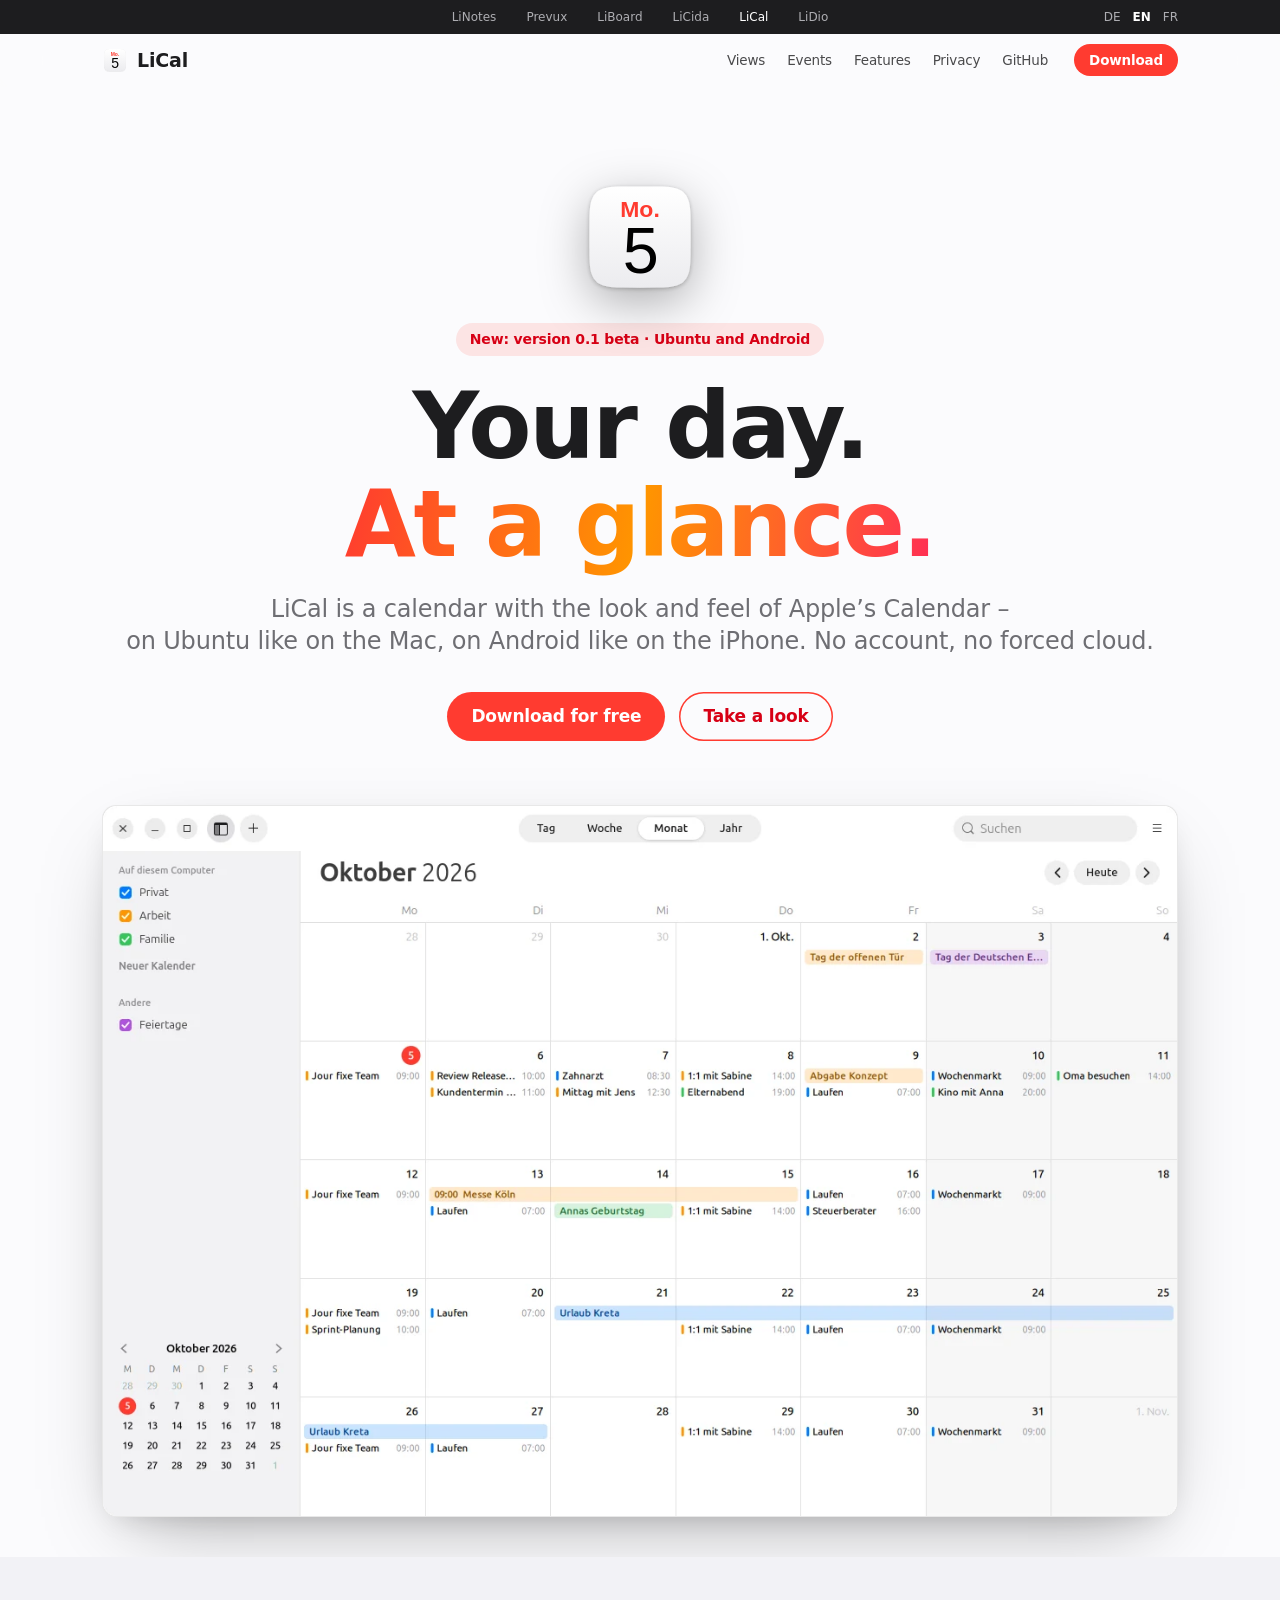
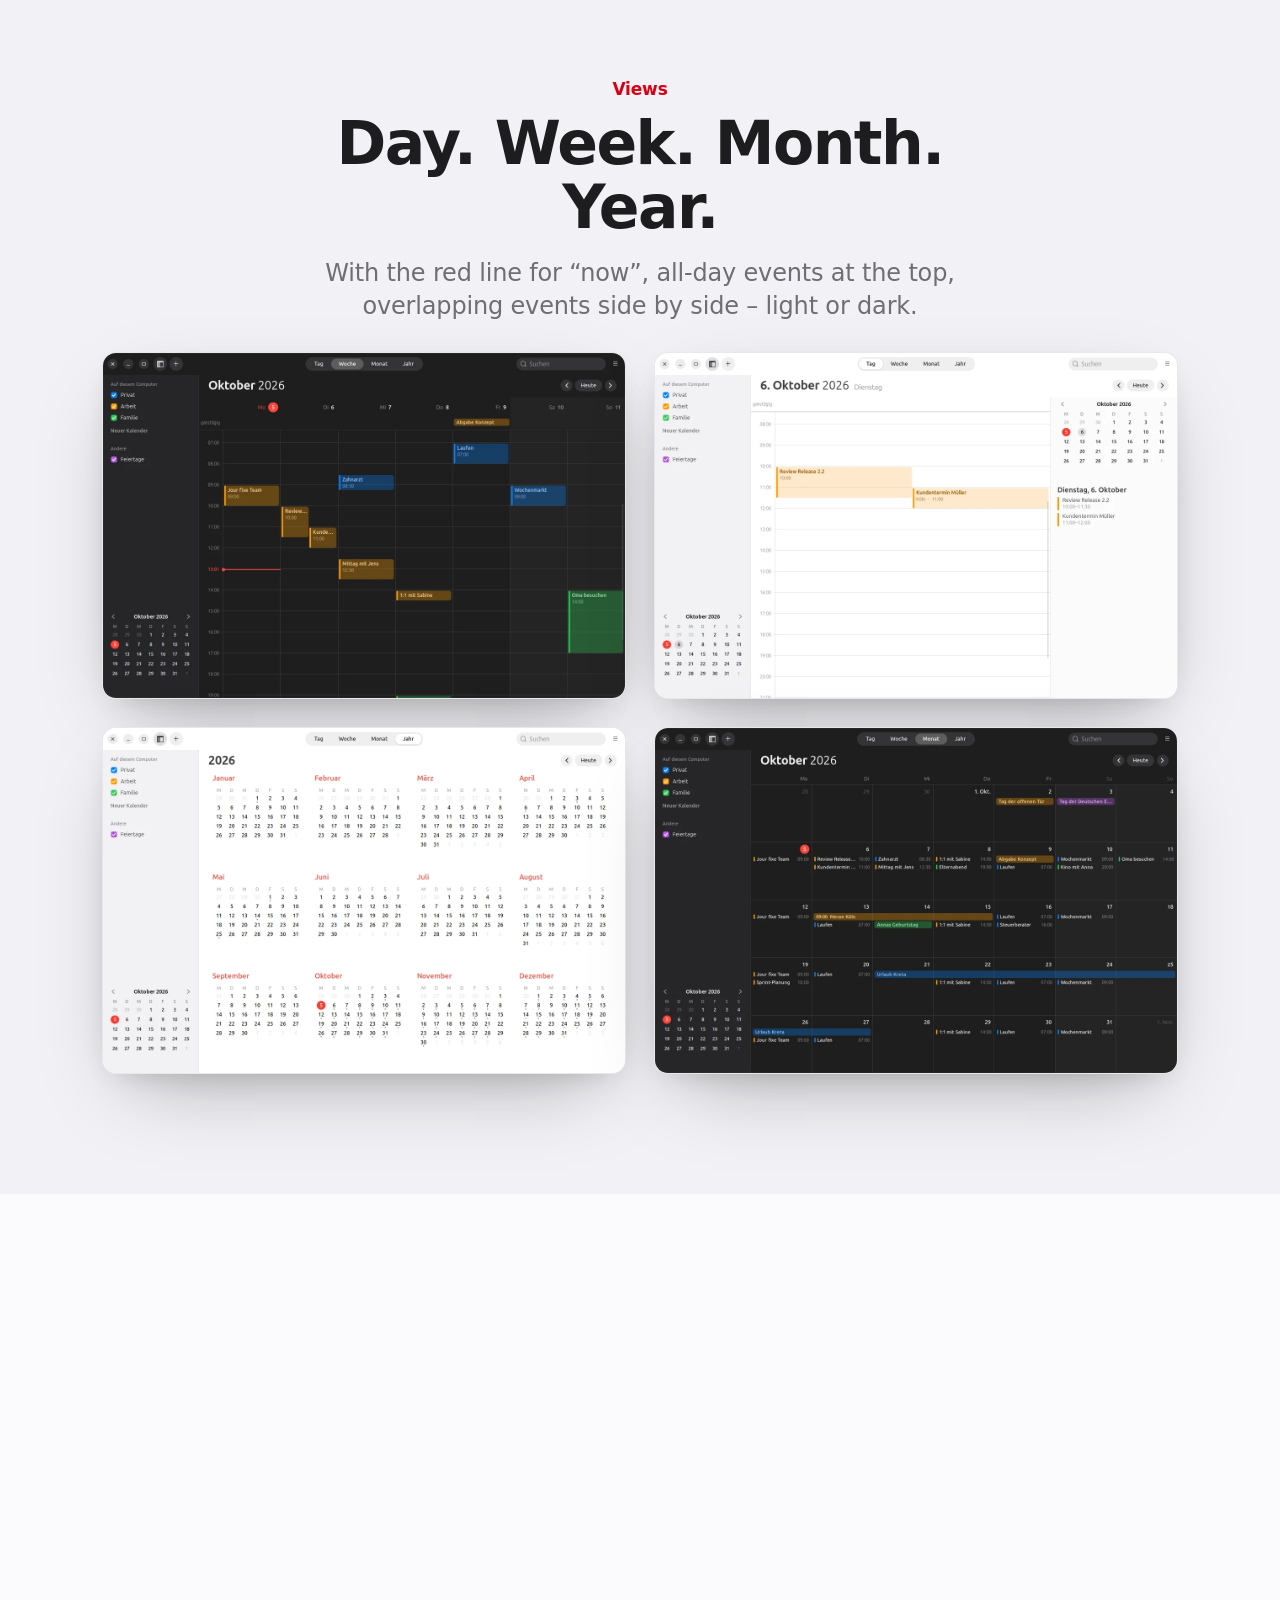
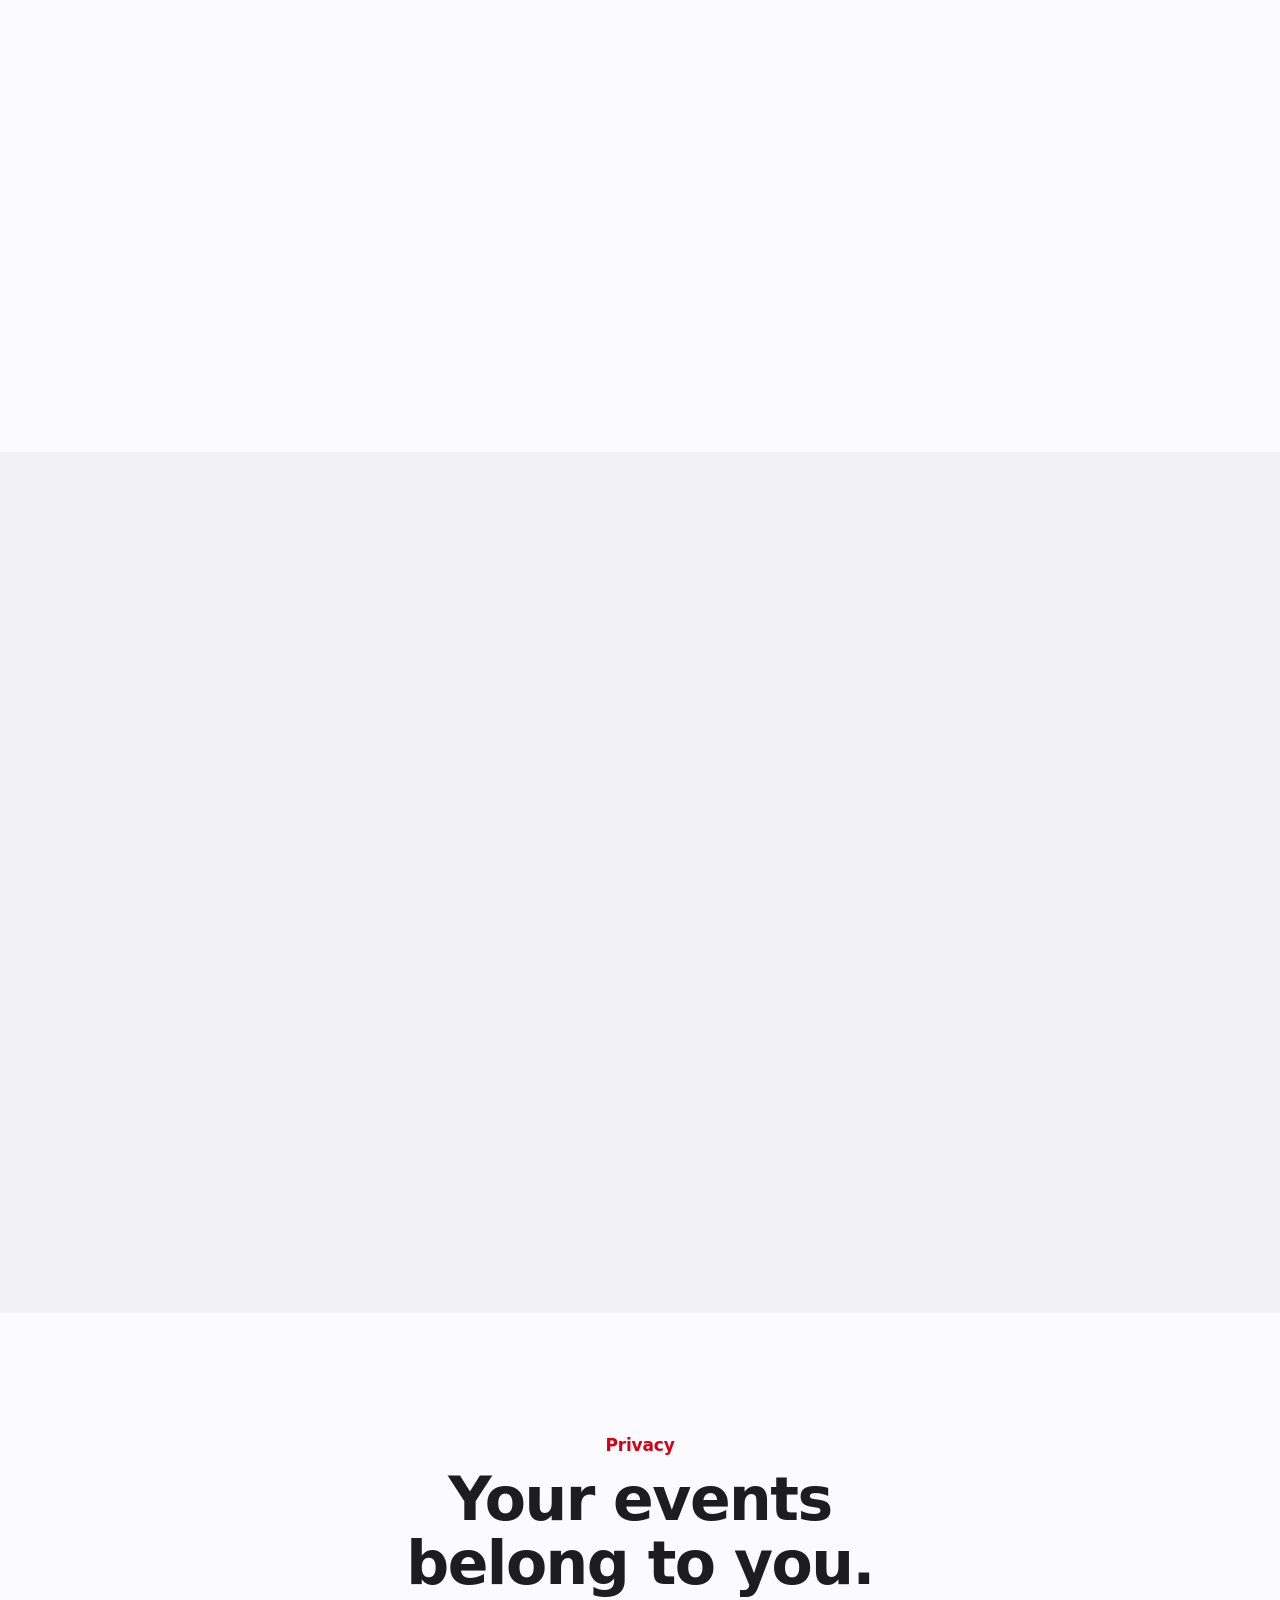
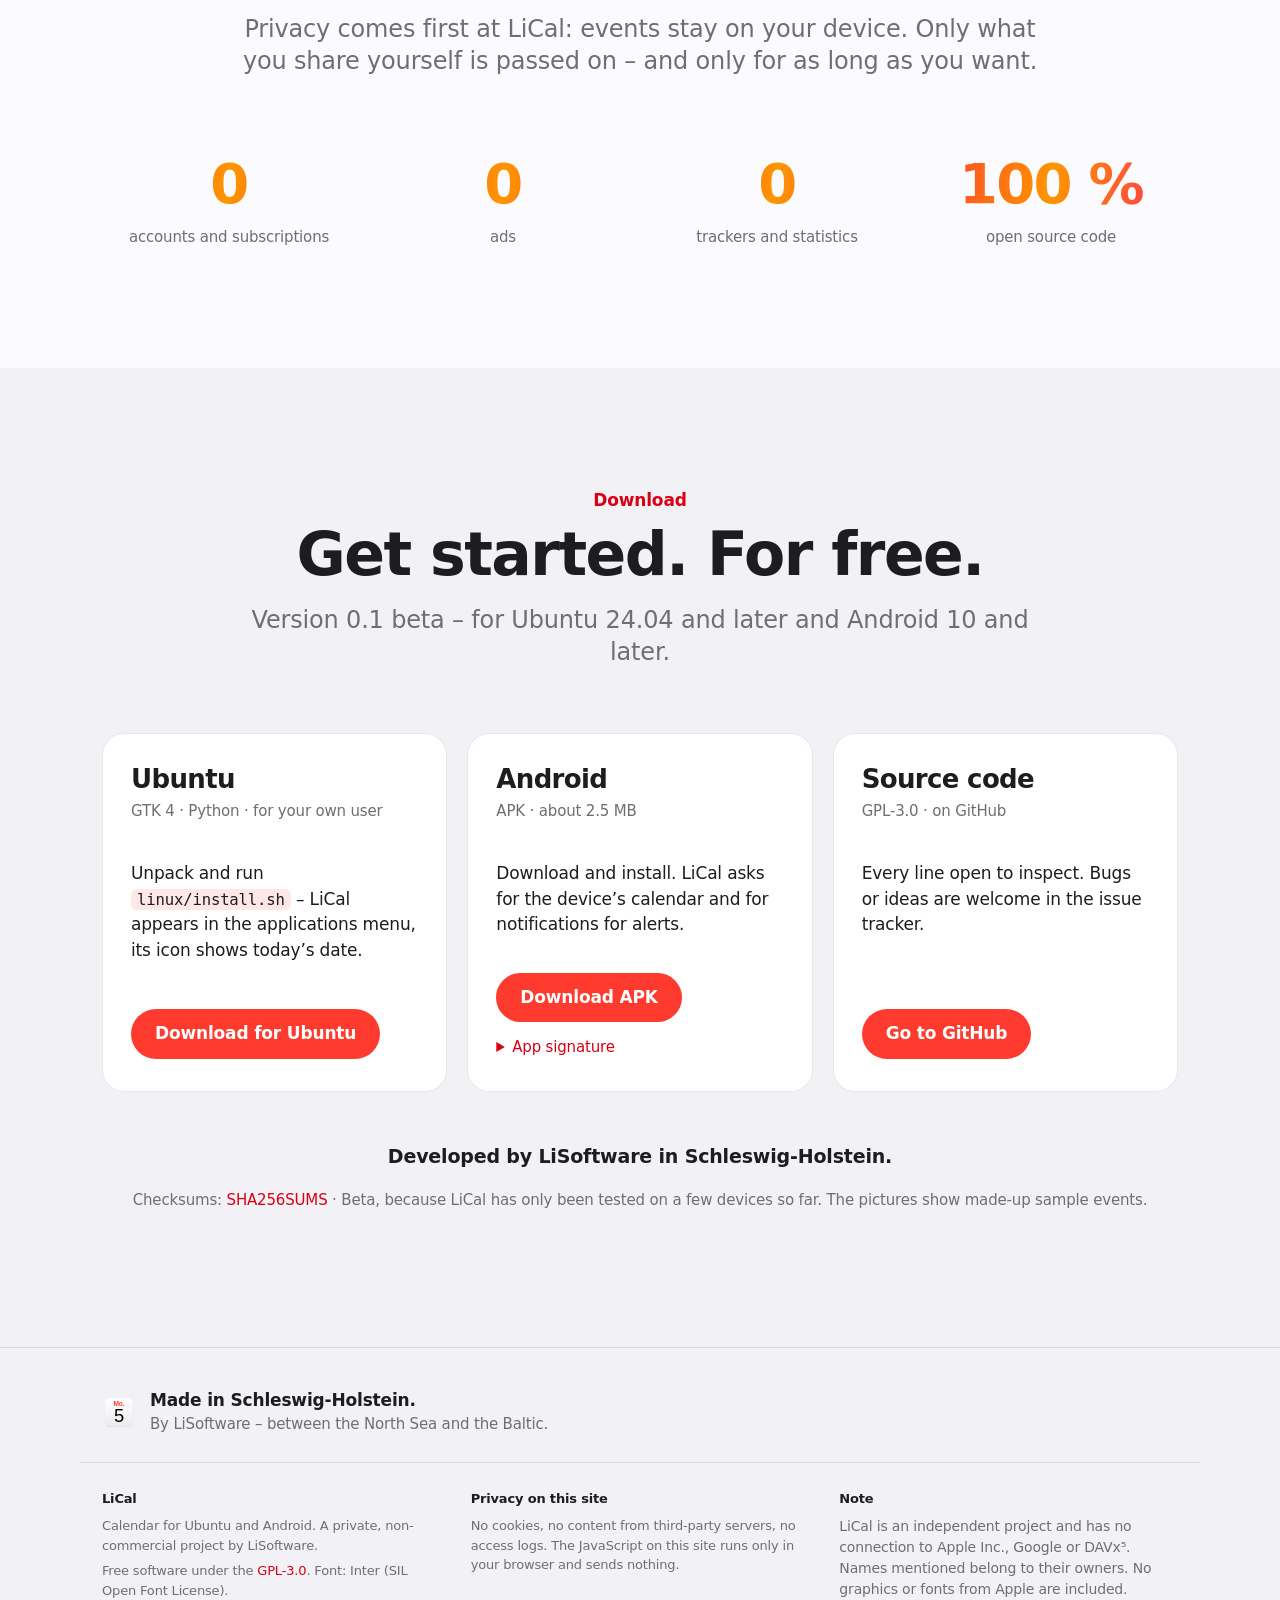
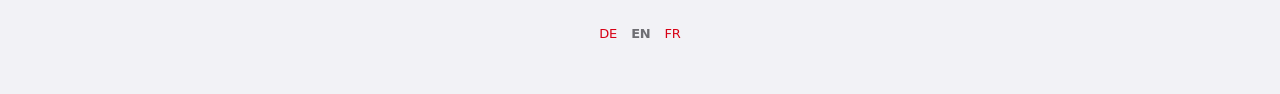
==== commit 9fd4decf: "Webseite auf Englisch und Französisch Co-Authored-By: Claude Opus 5.5 <noreply@anthropic.com>" ====
--- a/homepage/en/index.html
+++ b/homepage/en/index.html
@@ -158,7 +158,7 @@
         <a class="btn" href="https://github.com/veritasX1/LiCal">Go to GitHub</a>
       </div>
     </div>
-    <p class="center reveal" style="margin-top: 50px; font-size: 19px; font-weight: 600">Developed by Olaf Winkler in Schleswig-Holstein.</p>
+    <p class="center reveal" style="margin-top: 50px; font-size: 19px; font-weight: 600">Developed by LiSoftware in Schleswig-Holstein.</p>
     <p class="center" style="margin-top: 10px; color: var(--muted); font-size: 15px">Checksums: <a href="../download/SHA256SUMS">SHA256SUMS</a> · Beta, because LiCal has only been tested on a few devices so far. The pictures show made-up sample events.</p>
   </div>
 </section>
@@ -168,12 +168,12 @@
 <footer>
   <div class="wrap made">
     <img src="../lical.svg" alt="" width="34" height="34">
-    <p><b>Made in Schleswig-Holstein.</b><br>By Olaf Winkler – between the North Sea and the Baltic.</p>
+    <p><b>Made in Schleswig-Holstein.</b><br>By LiSoftware – between the North Sea and the Baltic.</p>
   </div>
   <div class="wrap cols">
     <div>
       <h4>LiCal</h4>
-      <p>Calendar for Ubuntu and Android. A private, non-commercial project by Olaf Winkler.</p>
+      <p>Calendar for Ubuntu and Android. A private, non-commercial project by LiSoftware.</p>
       <p>Free software under the <a href="https://github.com/veritasX1/LiCal/blob/main/LICENSE">GPL-3.0</a>. Font: Inter (SIL Open Font License).</p>
     </div>
     <div>
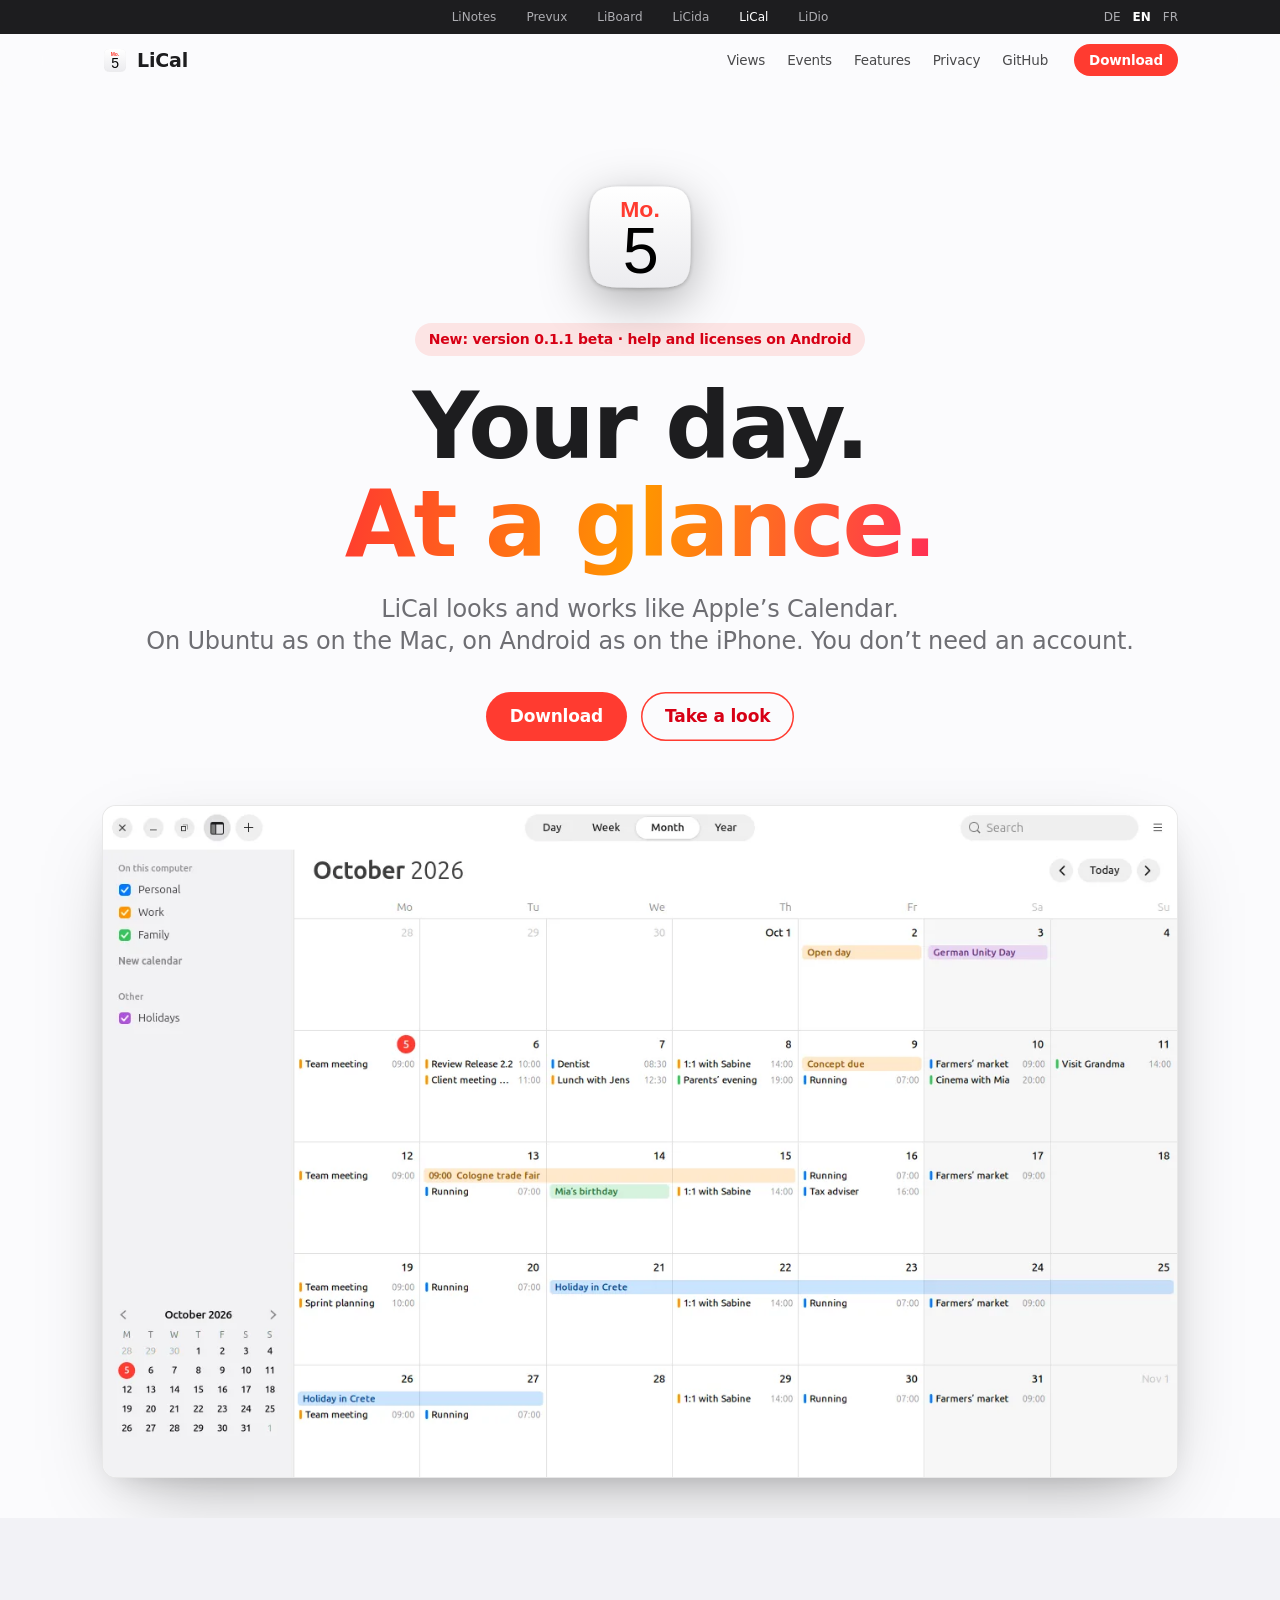
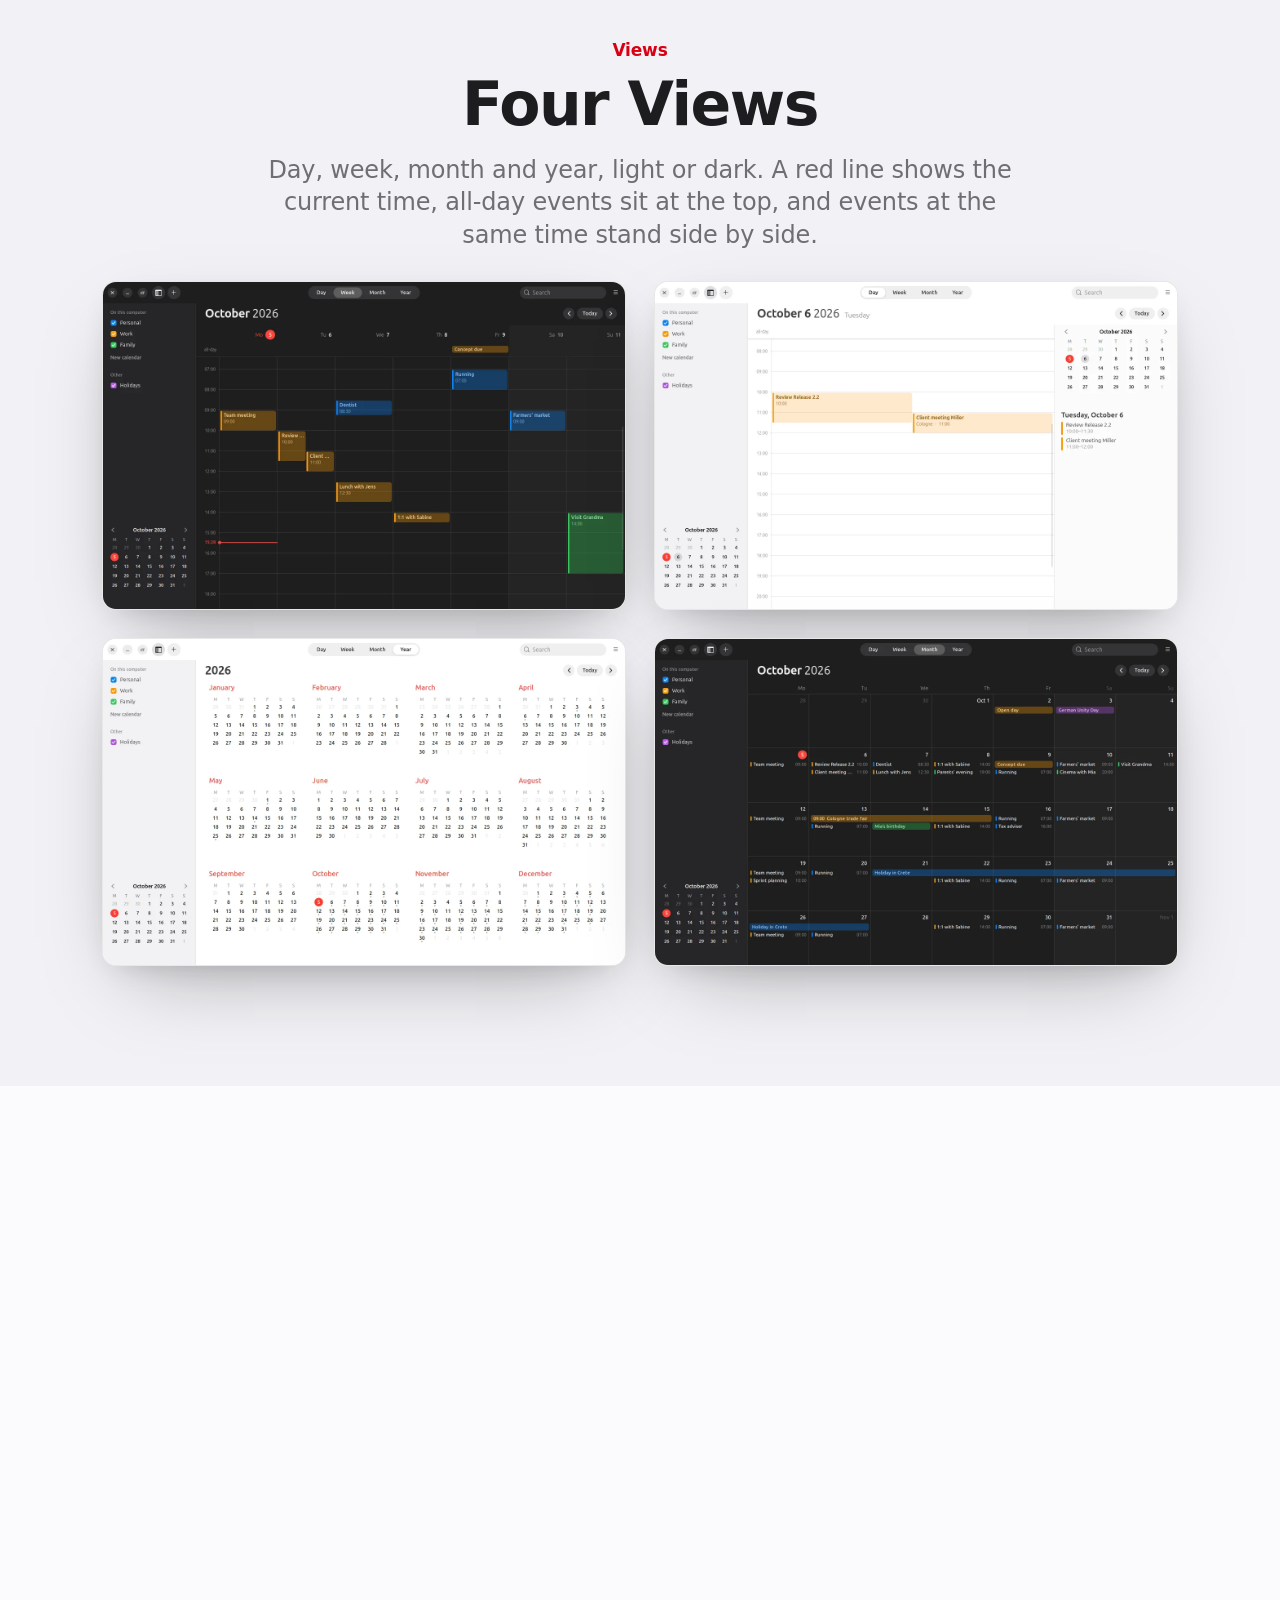
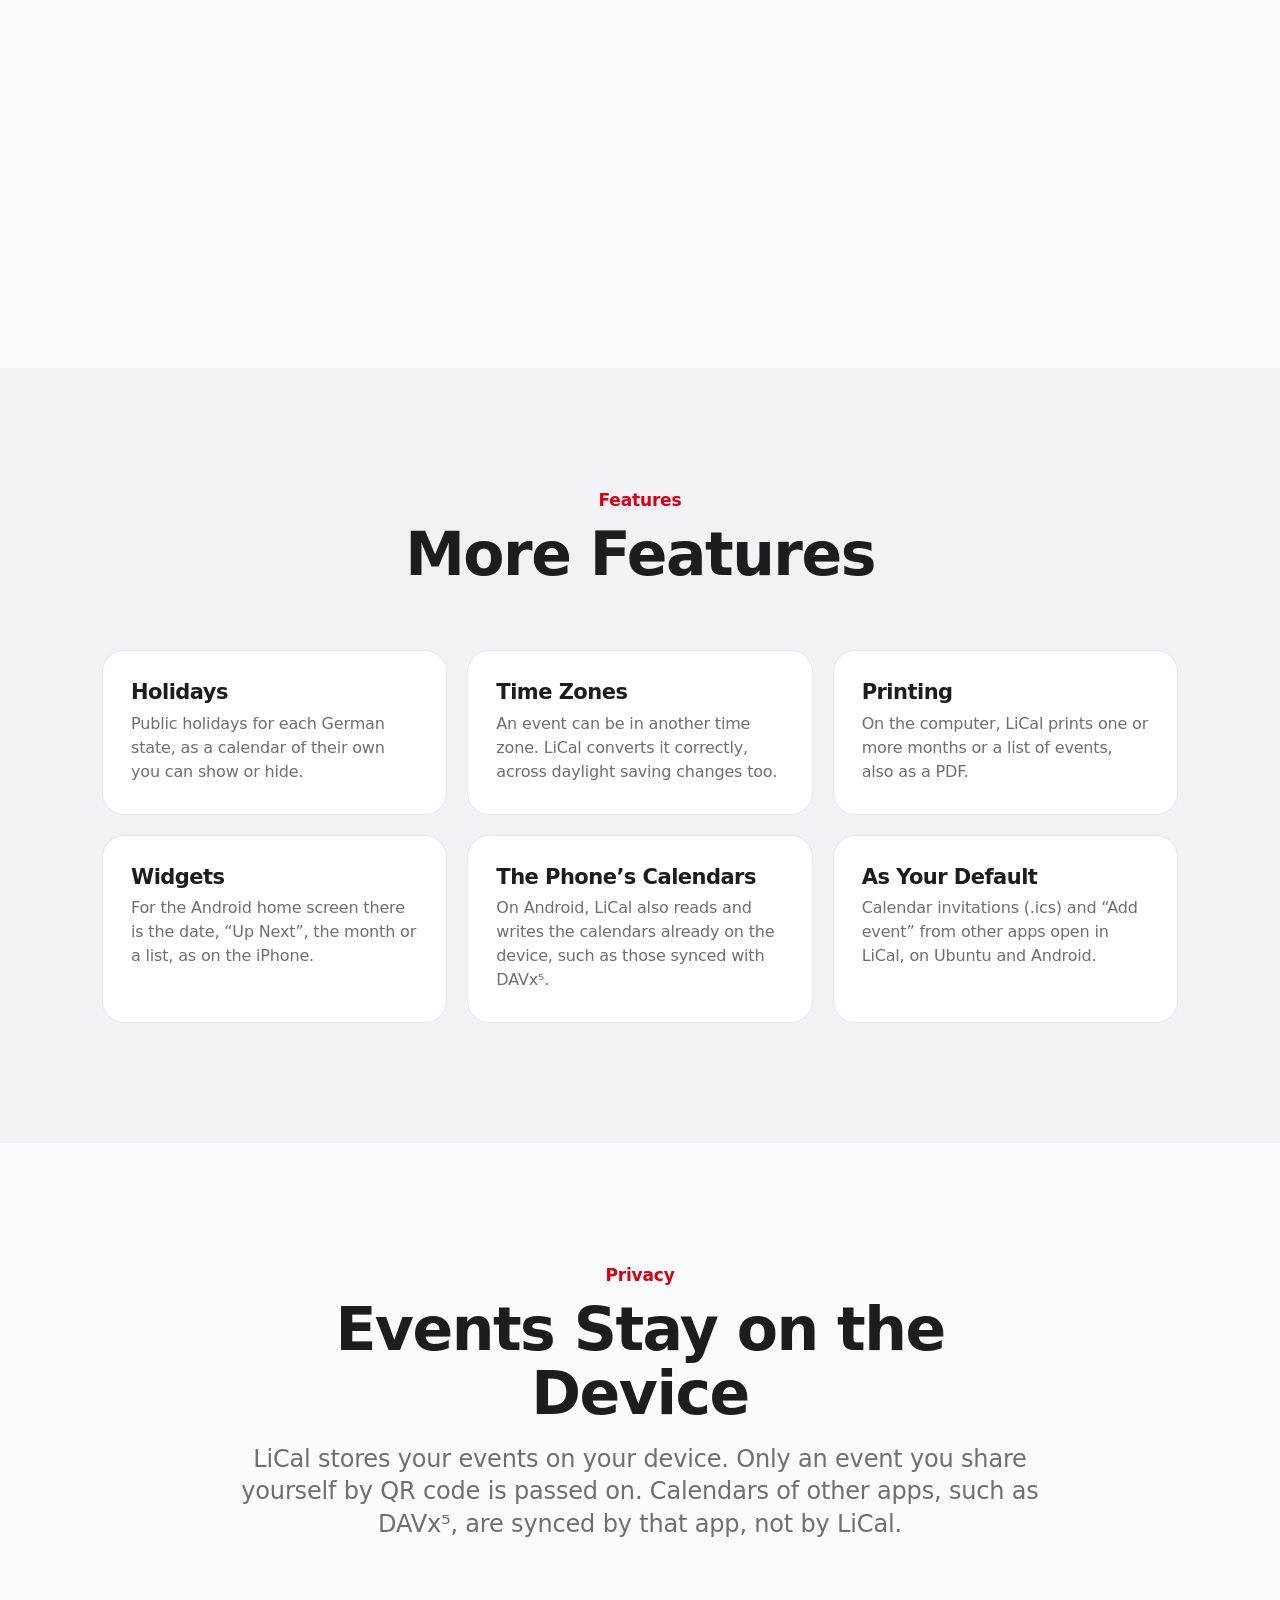
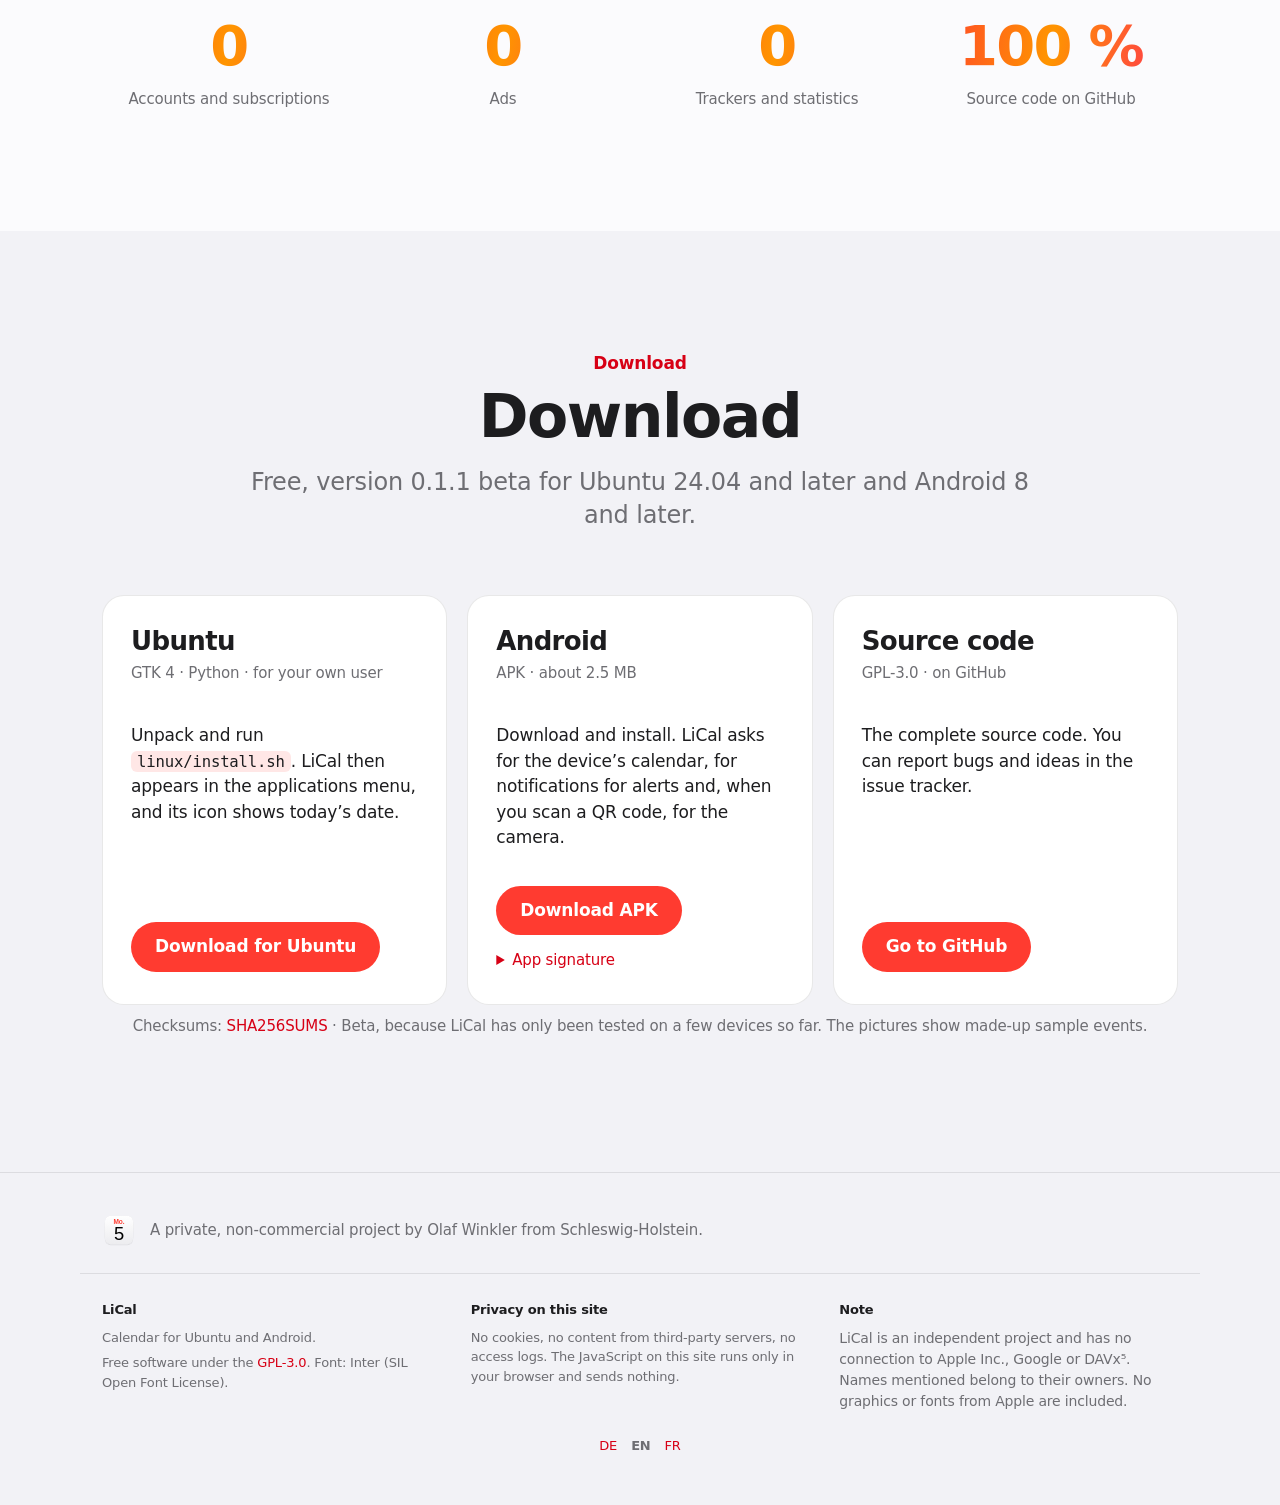
==== commit 851fa2c1: "LiCal 0.1.1 Beta: Hilfe und Lizenzen auf Android, Übersetzungen, Aktionsblatt, Transparenzbericht Co" ====
--- a/homepage/en/index.html
+++ b/homepage/en/index.html
@@ -4,10 +4,10 @@
 <meta charset="utf-8">
 <meta name="viewport" content="width=device-width, initial-scale=1, viewport-fit=cover">
 <title>LiCal – The calendar as you know it from Apple</title>
-<meta name="description" content="LiCal is a calendar for Ubuntu and Android with the look and feel of Apple’s Calendar – month, week, day and year, alerts, holidays, widgets. No account, no ads, no data collection.">
+<meta name="description" content="LiCal is a calendar for Ubuntu and Android, built like Apple’s Calendar. It shows day, week, month and year, reminds you of events and knows the public holidays. It needs no account and shows no ads.">
 <link rel="icon" href="../lical.svg" type="image/svg+xml">
 <link rel="stylesheet" href="../site.css">
-<!--lang--><link rel="alternate" hreflang="de" href="https://lisoft.goip.de/lical/"><link rel="alternate" hreflang="en" href="https://lisoft.goip.de/lical/en/"><link rel="alternate" hreflang="fr" href="https://lisoft.goip.de/lical/fr/">
+<!--lang--><link rel="alternate" hreflang="de" href="https://lisoftware.de/lical/"><link rel="alternate" hreflang="en" href="https://lisoftware.de/lical/en/"><link rel="alternate" hreflang="fr" href="https://lisoftware.de/lical/fr/">
 <style>
 .apps .wrap { position: relative; }
 .lang-switch { position: absolute; right: 22px; display: flex; gap: 12px; }
@@ -21,12 +21,12 @@
 
 <div class="apps">
   <div class="wrap">
-    <a href="https://lisoft.goip.de/linotes/en/">LiNotes</a>
-    <a href="https://lisoft.goip.de/prevux/en/">Prevux</a>
-    <a href="https://lisoft.goip.de/liboard/en/">LiBoard</a>
-    <a href="https://lisoft.goip.de/licida/en/">LiCida</a>
-    <a href="https://lisoft.goip.de/lical/en/" aria-current="page">LiCal</a>
-    <a href="https://lisoft.goip.de/lidio/en/">LiDio</a>
+    <a href="https://lisoftware.de/linotes/">LiNotes</a>
+    <a href="https://lisoftware.de/prevux/">Prevux</a>
+    <a href="https://lisoftware.de/liboard/">LiBoard</a>
+    <a href="https://lisoftware.de/licida/">LiCida</a>
+    <a href="https://lisoftware.de/lical/" aria-current="page">LiCal</a>
+    <a href="https://lisoftware.de/lidio/">LiDio</a>
   <!--lang--><span class="lang-switch"><a href="../" hreflang="de" lang="de">DE</a><a href="./" hreflang="en" lang="en" aria-current="true">EN</a><a href="../fr/" hreflang="fr" lang="fr">FR</a></span><!--/lang-->
   </div>
 </div>
@@ -50,28 +50,28 @@
 <section class="hero">
   <div class="wrap">
     <img class="app-icon reveal" src="../lical.svg" alt="LiCal icon" width="120" height="120">
-    <span class="badge reveal">New: version 0.1 beta · Ubuntu and Android</span>
+    <span class="badge reveal">New: version 0.1.1 beta · help and licenses on Android</span>
     <h1 class="display reveal d1">Your day.<br><span class="gradient-text">At a glance.</span></h1>
-    <p class="lead reveal d2">LiCal is a calendar with the look and feel of Apple’s Calendar –<br>on Ubuntu like on the Mac, on Android like on the iPhone. No account, no forced cloud.</p>
+    <p class="lead reveal d2">LiCal looks and works like Apple’s Calendar.<br>On Ubuntu as on the Mac, on Android as on the iPhone. You don’t need an account.</p>
     <div class="actions reveal d3">
-      <a class="btn" href="#laden">Download for free</a>
+      <a class="btn" href="#laden">Download</a>
       <a class="btn ghost" href="#ansichten">Take a look</a>
     </div>
-    <div class="hero-shot reveal"><div class="window"><img src="../img/month.webp" alt="LiCal on Ubuntu: month view of October with events in calendar colours" width="1600" height="1056"></div></div>
+    <div class="hero-shot reveal"><div class="window"><img src="../img/en/month.webp" alt="LiCal on Ubuntu: month view of October with events in calendar colours" width="1600" height="1056"></div></div>
   </div>
 </section>
 
 <section id="ansichten" class="alt">
   <div class="wrap section-head reveal" style="margin-bottom: 30px">
     <p class="eyebrow">Views</p>
-    <h2 class="headline">Day. Week. Month. Year.</h2>
-    <p class="lead">With the red line for “now”, all-day events at the top, overlapping events side by side – light or dark.</p>
+    <h2 class="headline">Four Views</h2>
+    <p class="lead">Day, week, month and year, light or dark. A red line shows the current time, all-day events sit at the top, and events at the same time stand side by side.</p>
   </div>
   <div class="wrap twin">
-    <figure class="reveal" style="margin:0"><div class="window"><img src="../img/week-dunkel.webp" alt="Week view in the dark appearance" loading="lazy"></div></figure>
-    <figure class="reveal d1" style="margin:0"><div class="window"><img src="../img/day.webp" alt="Day view with timeline and day overview" loading="lazy"></div></figure>
-    <figure class="reveal" style="margin:0"><div class="window"><img src="../img/year.webp" alt="Year view with twelve months" loading="lazy"></div></figure>
-    <figure class="reveal d1" style="margin:0"><div class="window"><img src="../img/month-dunkel.webp" alt="Month view, dark" loading="lazy"></div></figure>
+    <figure class="reveal" style="margin:0"><div class="window"><img src="../img/en/week-dunkel.webp" alt="Week view in the dark appearance" loading="lazy"></div></figure>
+    <figure class="reveal d1" style="margin:0"><div class="window"><img src="../img/en/day.webp" alt="Day view with timeline and day overview" loading="lazy"></div></figure>
+    <figure class="reveal" style="margin:0"><div class="window"><img src="../img/en/year.webp" alt="Year view with twelve months" loading="lazy"></div></figure>
+    <figure class="reveal d1" style="margin:0"><div class="window"><img src="../img/en/month-dunkel.webp" alt="Month view, dark" loading="lazy"></div></figure>
   </div>
 </section>
 
@@ -80,16 +80,16 @@
     <div class="split">
       <div class="reveal">
         <p class="eyebrow">Events</p>
-        <h2 class="headline">Just<br>write it down.</h2>
-        <p class="lead">“Mittag mit Jens morgen 12:30” – LiCal understands date, time and duration from a single sentence (in German for now). Double-click in the calendar to create, drag to move, the info window has everything else.</p>
+        <h2 class="headline">Events in One Sentence</h2>
+        <p class="lead">Type “Lunch with Jens tomorrow 12:30” and LiCal reads the date, time and duration from it. On the computer, a double-click in the calendar creates an event, dragging moves it, and the info window holds everything else.</p>
         <ul class="checks">
-          <li><b>Repeats</b> like Apple’s – daily to yearly, with exceptions.</li>
-          <li><b>Alerts</b> before the event, also for all-day events; on the computer even when LiCal is closed.</li>
+          <li><b>Repeats</b> as at Apple, daily to yearly and with exceptions.</li>
+          <li><b>Alerts</b> before the event, all-day ones included. On the computer they arrive even when LiCal is closed.</li>
           <li><b>Absences</b> with a stand-in, for teams.</li>
-          <li><b>Share by QR code</b> – one event from device to device, without a server.</li>
+          <li><b>Share by QR code:</b> one event from device to device, without a server.</li>
         </ul>
       </div>
-      <div class="reveal d1"><div class="window"><img src="../img/week.webp" alt="Week view" loading="lazy"></div></div>
+      <div class="reveal d1"><div class="window"><img src="../img/en/week.webp" alt="Week view" loading="lazy"></div></div>
     </div>
   </div>
 </section>
@@ -98,17 +98,16 @@
   <div class="wrap">
     <div class="section-head reveal">
       <p class="eyebrow">Features</p>
-      <h2 class="headline">And so much more.</h2>
+      <h2 class="headline">More Features</h2>
     </div>
     <div class="tiles">
       <div class="tile reveal"><h3>Holidays</h3><p>Public holidays for each German state, as a calendar of their own you can show or hide.</p></div>
-      <div class="tile reveal d1"><h3>Time zones</h3><p>Create events in another time zone – LiCal does the maths correctly, even across daylight saving changes.</p></div>
-      <div class="tile reveal d2"><h3>Printing</h3><p>Month, week or day as a clean sheet – on the computer straight from LiCal.</p></div>
-      <div class="tile reveal"><h3>Widgets</h3><p>On the Android home screen: the date, “Up next”, the month or a list – like on the iPhone.</p></div>
-      <div class="tile reveal d1"><h3>The phone’s calendars</h3><p>On Android, LiCal also reads and writes the calendars already on the device – synced with DAVx⁵, for example.</p></div>
-      <div class="tile reveal d2"><h3>As your default</h3><p>Calendar invitations (.ics) and “Add event” from other apps open in LiCal – on Ubuntu and Android.</p></div>
+      <div class="tile reveal d1"><h3>Time Zones</h3><p>An event can be in another time zone. LiCal converts it correctly, across daylight saving changes too.</p></div>
+      <div class="tile reveal d2"><h3>Printing</h3><p>On the computer, LiCal prints one or more months or a list of events, also as a PDF.</p></div>
+      <div class="tile reveal"><h3>Widgets</h3><p>For the Android home screen there is the date, “Up Next”, the month or a list, as on the iPhone.</p></div>
+      <div class="tile reveal d1"><h3>The Phone’s Calendars</h3><p>On Android, LiCal also reads and writes the calendars already on the device, such as those synced with DAVx⁵.</p></div>
+      <div class="tile reveal d2"><h3>As Your Default</h3><p>Calendar invitations (.ics) and “Add event” from other apps open in LiCal, on Ubuntu and Android.</p></div>
     </div>
-    <p class="center lead reveal" style="margin-top: 40px; font-size: 17px">Coming next: team sync – end-to-end encrypted, directly between devices, with your own server only as a fallback.</p>
   </div>
 </section>
 
@@ -116,14 +115,14 @@
   <div class="wrap">
     <div class="section-head reveal">
       <p class="eyebrow">Privacy</p>
-      <h2 class="headline">Your events<br>belong to you.</h2>
-      <p class="lead">Privacy comes first at LiCal: events stay on your device. Only what you share yourself is passed on – and only for as long as you want.</p>
+      <h2 class="headline">Events Stay on the Device</h2>
+      <p class="lead">LiCal stores your events on your device. Only an event you share yourself by QR code is passed on. Calendars of other apps, such as DAVx⁵, are synced by that app, not by LiCal.</p>
     </div>
     <div class="facts">
-      <div class="reveal"><div class="num gradient-text">0</div><div class="lbl">accounts and subscriptions</div></div>
-      <div class="reveal d1"><div class="num gradient-text">0</div><div class="lbl">ads</div></div>
-      <div class="reveal d2"><div class="num gradient-text">0</div><div class="lbl">trackers and statistics</div></div>
-      <div class="reveal d3"><div class="num gradient-text">100 %</div><div class="lbl">open source code</div></div>
+      <div class="reveal"><div class="num gradient-text">0</div><div class="lbl">Accounts and subscriptions</div></div>
+      <div class="reveal d1"><div class="num gradient-text">0</div><div class="lbl">Ads</div></div>
+      <div class="reveal d2"><div class="num gradient-text">0</div><div class="lbl">Trackers and statistics</div></div>
+      <div class="reveal d3"><div class="num gradient-text">100 %</div><div class="lbl">Source code on GitHub</div></div>
     </div>
   </div>
 </section>
@@ -132,21 +131,21 @@
   <div class="wrap">
     <div class="section-head reveal">
       <p class="eyebrow">Download</p>
-      <h2 class="headline">Get started. For free.</h2>
-      <p class="lead">Version 0.1 beta – for Ubuntu 24.04 and later and Android 10 and later.</p>
+      <h2 class="headline">Download</h2>
+      <p class="lead">Free, version 0.1.1 beta for Ubuntu 24.04 and later and Android 8 and later.</p>
     </div>
     <div class="downloads">
       <div class="download reveal">
         <h3>Ubuntu</h3>
         <div class="meta">GTK 4 · Python · for your own user</div>
-        <div class="grow"><p>Unpack and run <code class="inline">linux/install.sh</code> – LiCal appears in the applications menu, its icon shows today’s date.</p></div>
-        <a class="btn" href="../download/LiCal-0.1b-ubuntu.tar.gz">Download for Ubuntu</a>
+        <div class="grow"><p>Unpack and run <code class="inline">linux/install.sh</code>. LiCal then appears in the applications menu, and its icon shows today’s date.</p></div>
+        <a class="btn" href="../download/LiCal-0.1.1-ubuntu.tar.gz">Download for Ubuntu</a>
       </div>
       <div class="download reveal d1">
         <h3>Android</h3>
         <div class="meta">APK · about 2.5 MB</div>
-        <div class="grow"><p>Download and install. LiCal asks for the device’s calendar and for notifications for alerts.</p></div>
-        <a class="btn" href="../download/LiCal-0.1b.apk">Download APK</a>
+        <div class="grow"><p>Download and install. LiCal asks for the device’s calendar, for notifications for alerts and, when you scan a QR code, for the camera.</p></div>
+        <a class="btn" href="../download/LiCal-0.1.1.apk">Download APK</a>
         <details><summary>App signature</summary>
           <p>SHA-256: <code style="word-break: break-all">b53ba4b14abd79e1d31be87858fc0e9a59f13baef9a8531a01cefaddf93ebed9</code></p>
         </details>
@@ -154,11 +153,10 @@
       <div class="download reveal d2">
         <h3>Source code</h3>
         <div class="meta">GPL-3.0 · on GitHub</div>
-        <div class="grow"><p>Every line open to inspect. Bugs or ideas are welcome in the issue tracker.</p></div>
+        <div class="grow"><p>The complete source code. You can report bugs and ideas in the issue tracker.</p></div>
         <a class="btn" href="https://github.com/veritasX1/LiCal">Go to GitHub</a>
       </div>
     </div>
-    <p class="center reveal" style="margin-top: 50px; font-size: 19px; font-weight: 600">Developed by LiSoftware in Schleswig-Holstein.</p>
     <p class="center" style="margin-top: 10px; color: var(--muted); font-size: 15px">Checksums: <a href="../download/SHA256SUMS">SHA256SUMS</a> · Beta, because LiCal has only been tested on a few devices so far. The pictures show made-up sample events.</p>
   </div>
 </section>
@@ -168,12 +166,12 @@
 <footer>
   <div class="wrap made">
     <img src="../lical.svg" alt="" width="34" height="34">
-    <p><b>Made in Schleswig-Holstein.</b><br>By LiSoftware – between the North Sea and the Baltic.</p>
+    <p>A private, non-commercial project by Olaf Winkler from Schleswig-Holstein.</p>
   </div>
   <div class="wrap cols">
     <div>
       <h4>LiCal</h4>
-      <p>Calendar for Ubuntu and Android. A private, non-commercial project by LiSoftware.</p>
+      <p>Calendar for Ubuntu and Android.</p>
       <p>Free software under the <a href="https://github.com/veritasX1/LiCal/blob/main/LICENSE">GPL-3.0</a>. Font: Inter (SIL Open Font License).</p>
     </div>
     <div>
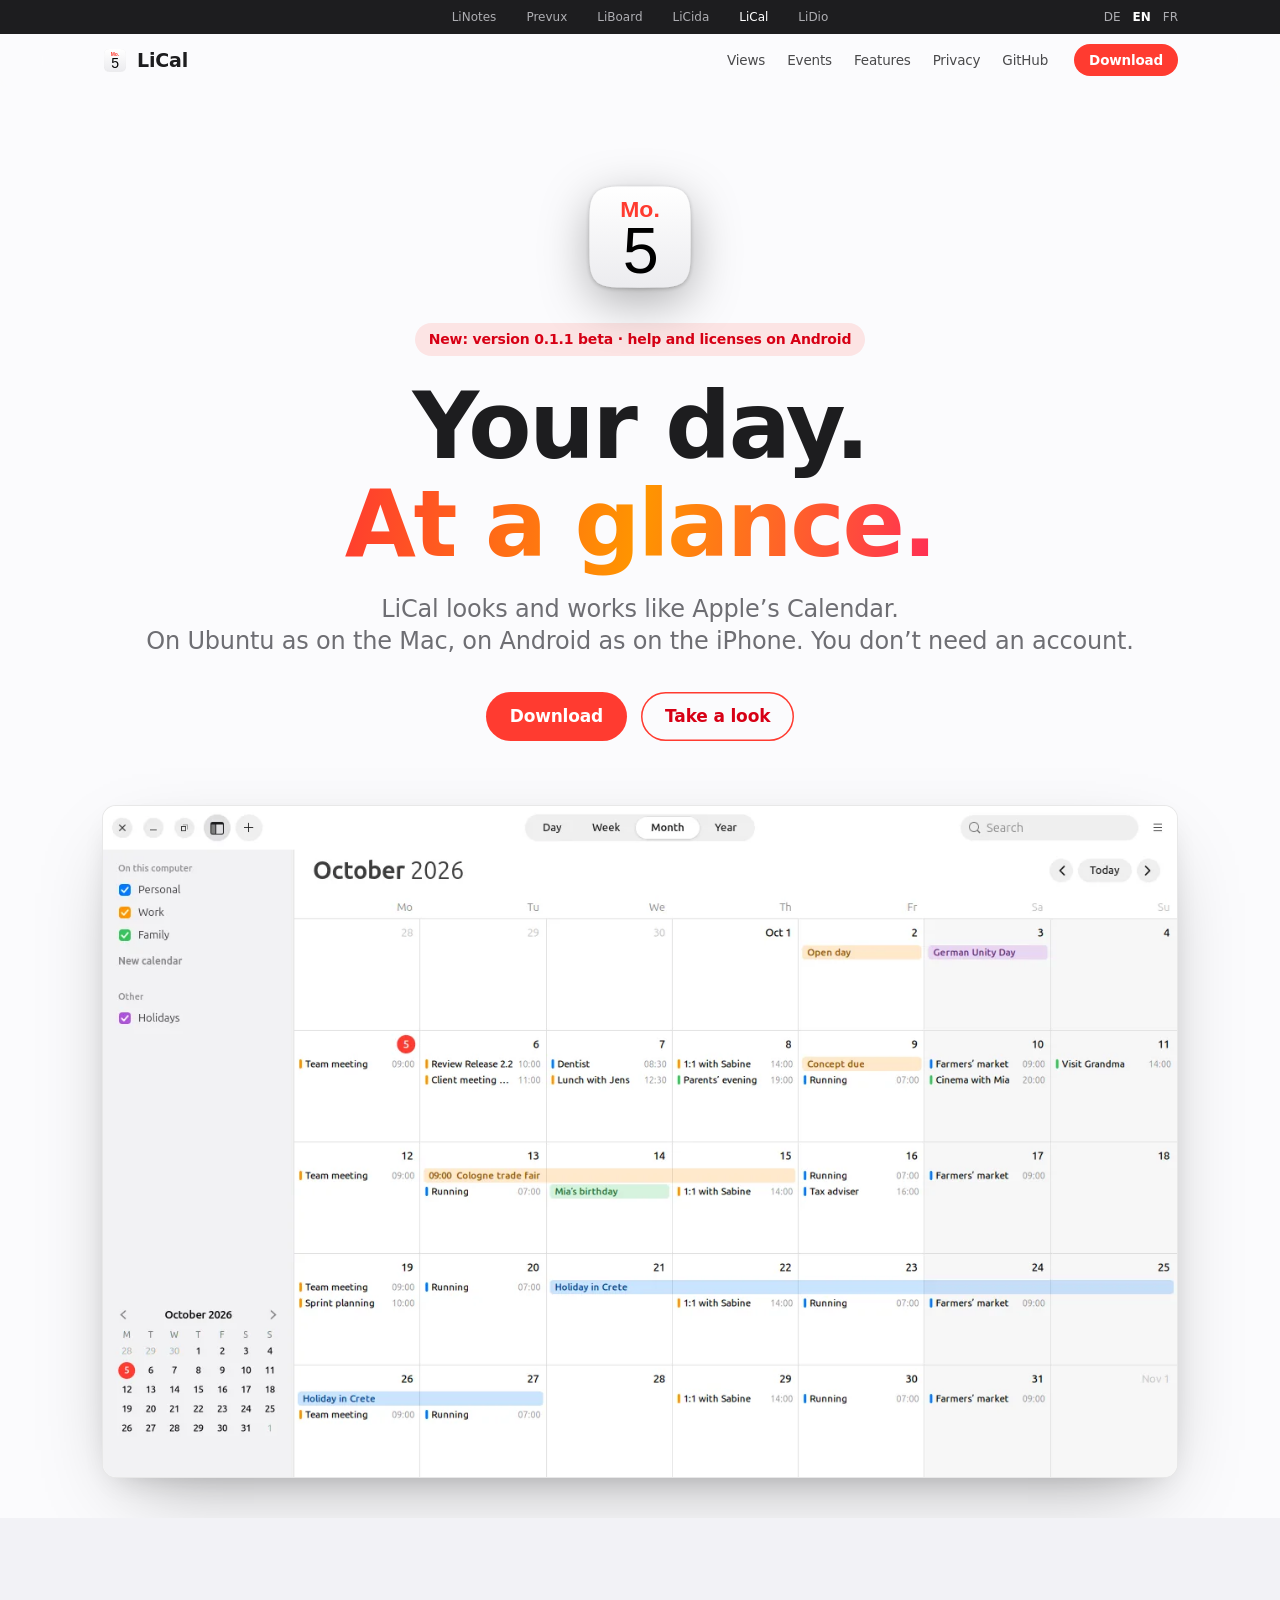
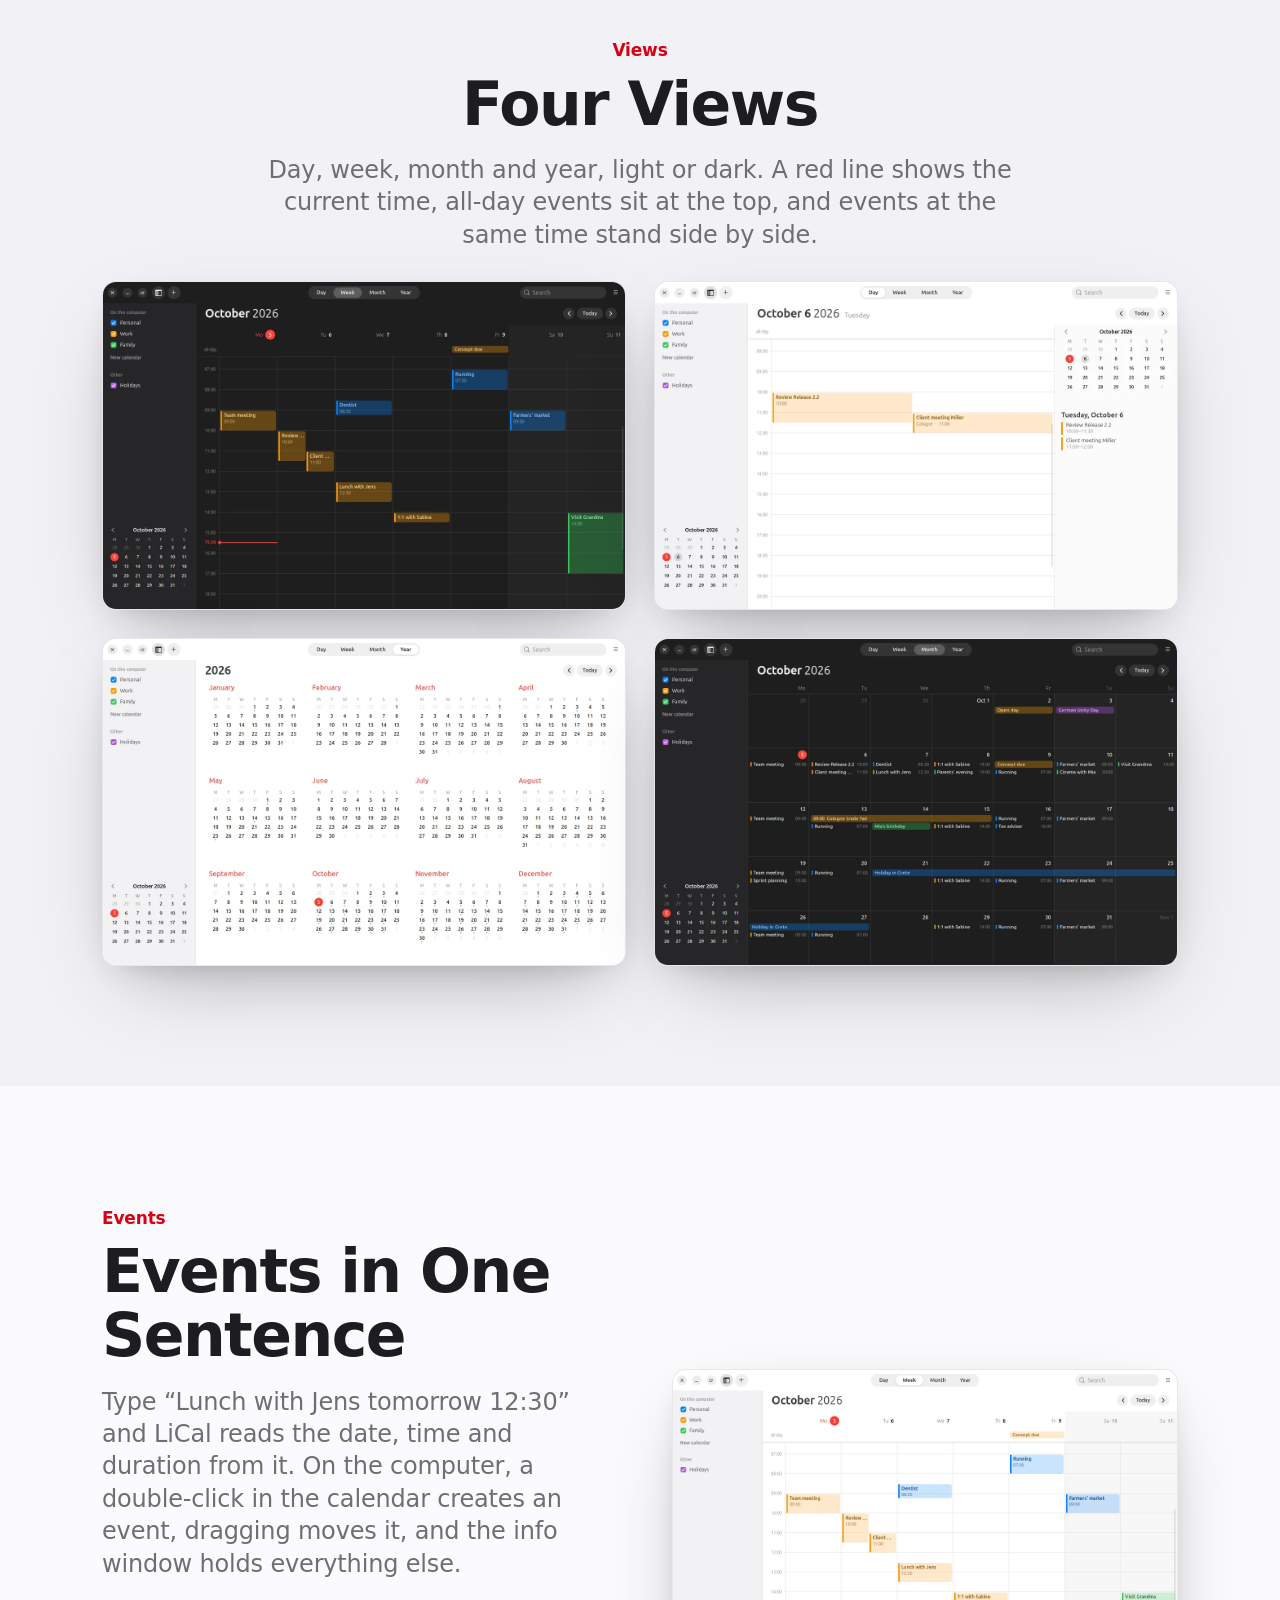
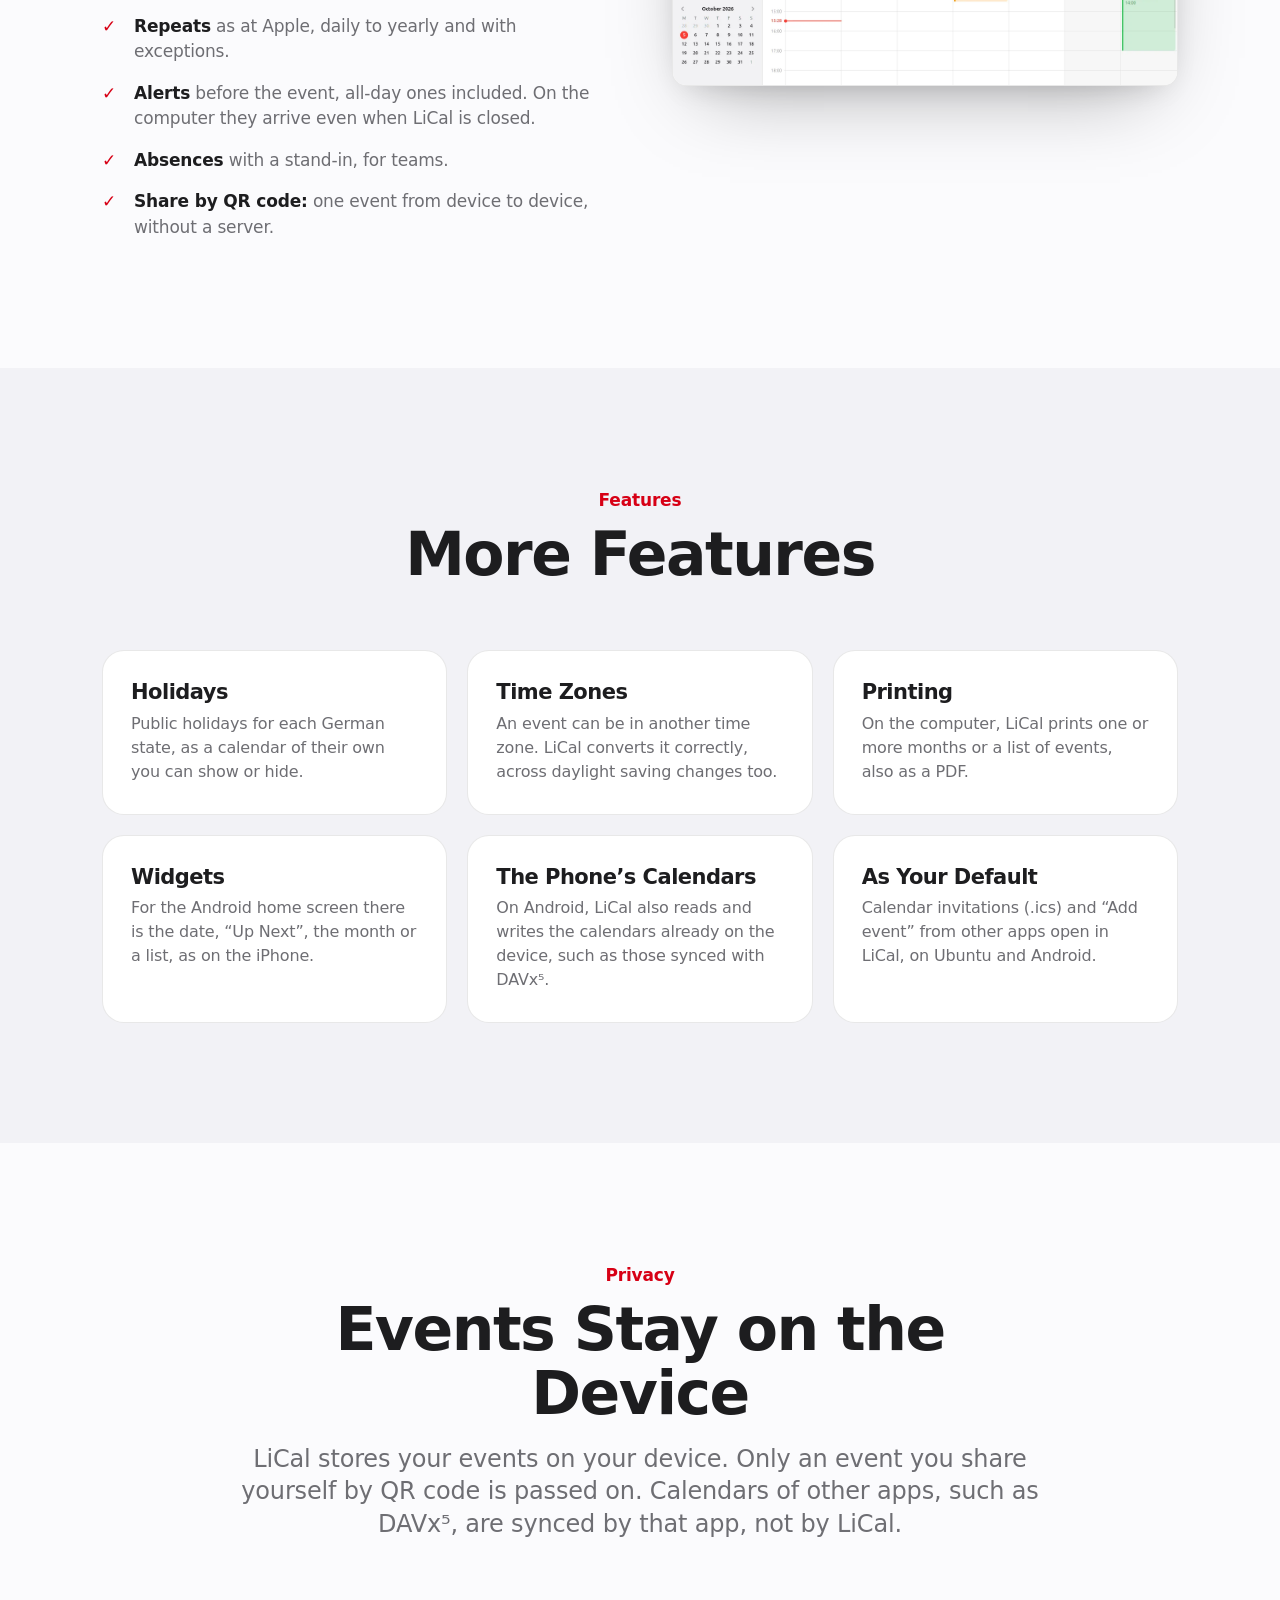
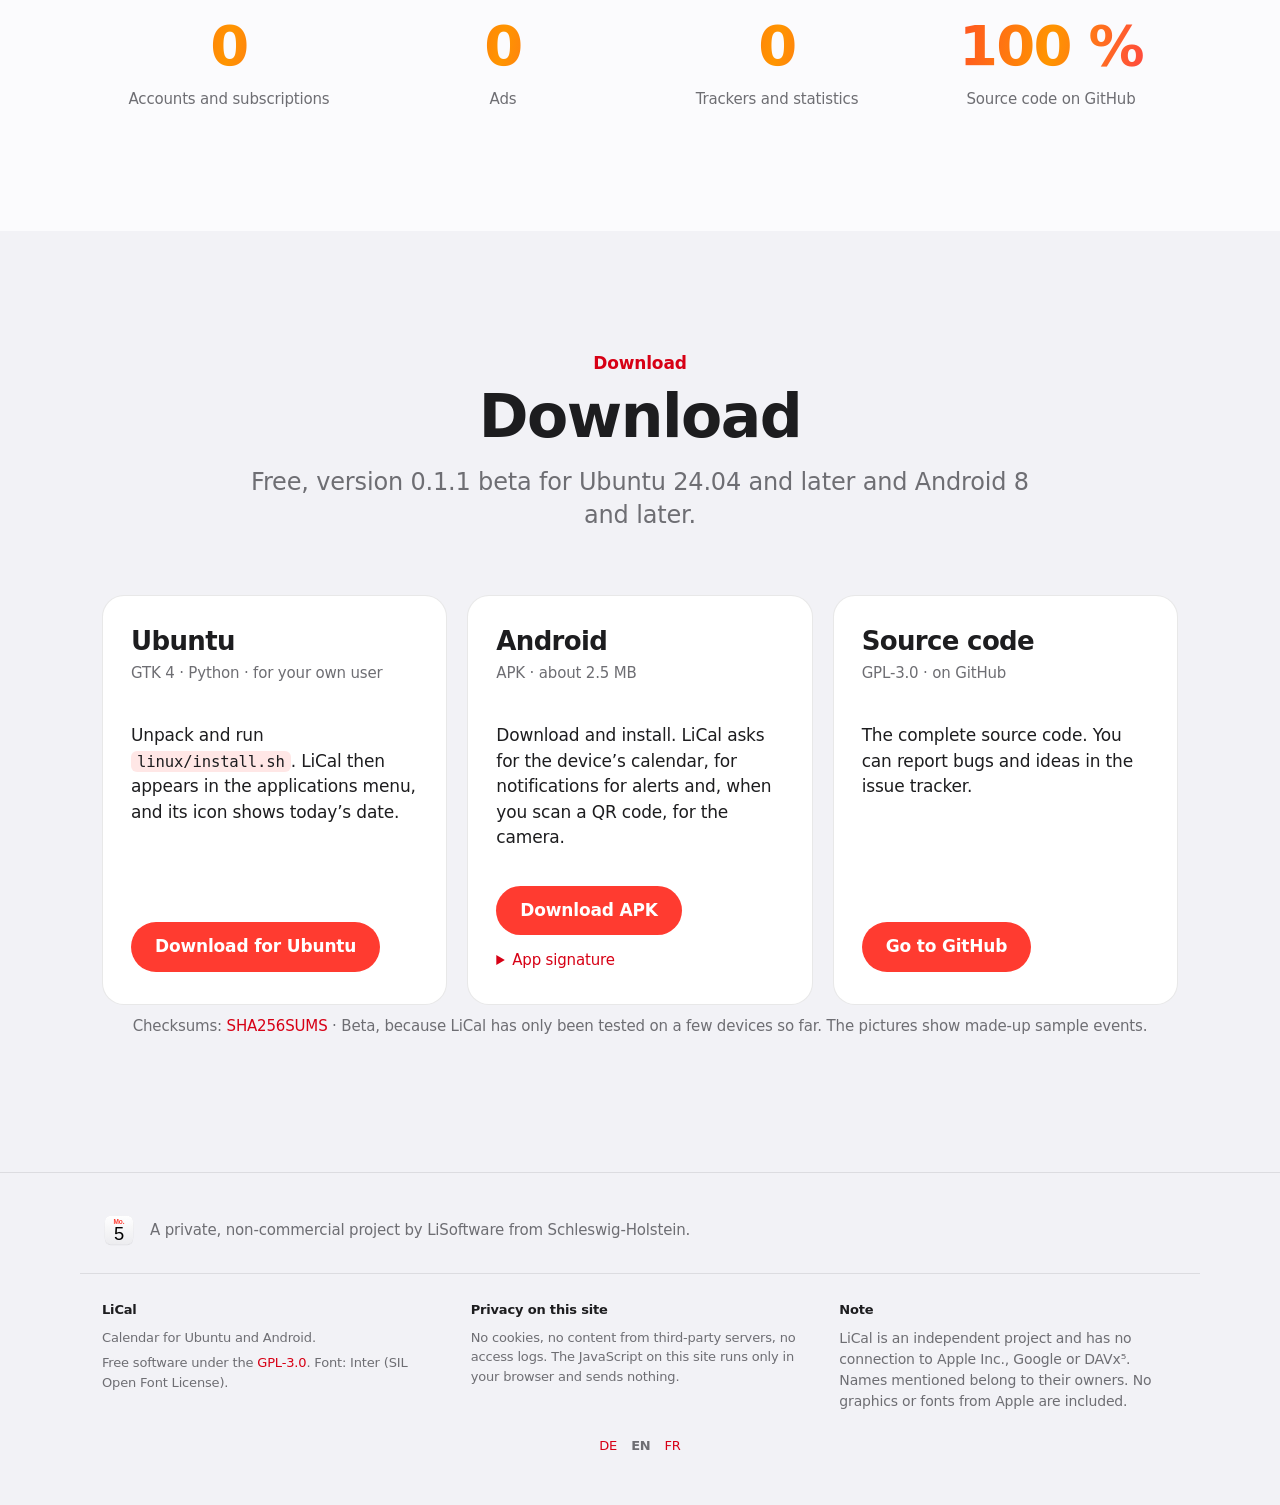
==== commit 89c1c244: "LiCal 0.1.1 Beta: Hilfe und Lizenzen auf Android, Übersetzungen, Aktionsblatt, Transparenzbericht Co" ====
--- a/homepage/en/index.html
+++ b/homepage/en/index.html
@@ -166,7 +166,7 @@
 <footer>
   <div class="wrap made">
     <img src="../lical.svg" alt="" width="34" height="34">
-    <p>A private, non-commercial project by Olaf Winkler from Schleswig-Holstein.</p>
+    <p>A private, non-commercial project by LiSoftware from Schleswig-Holstein.</p>
   </div>
   <div class="wrap cols">
     <div>
